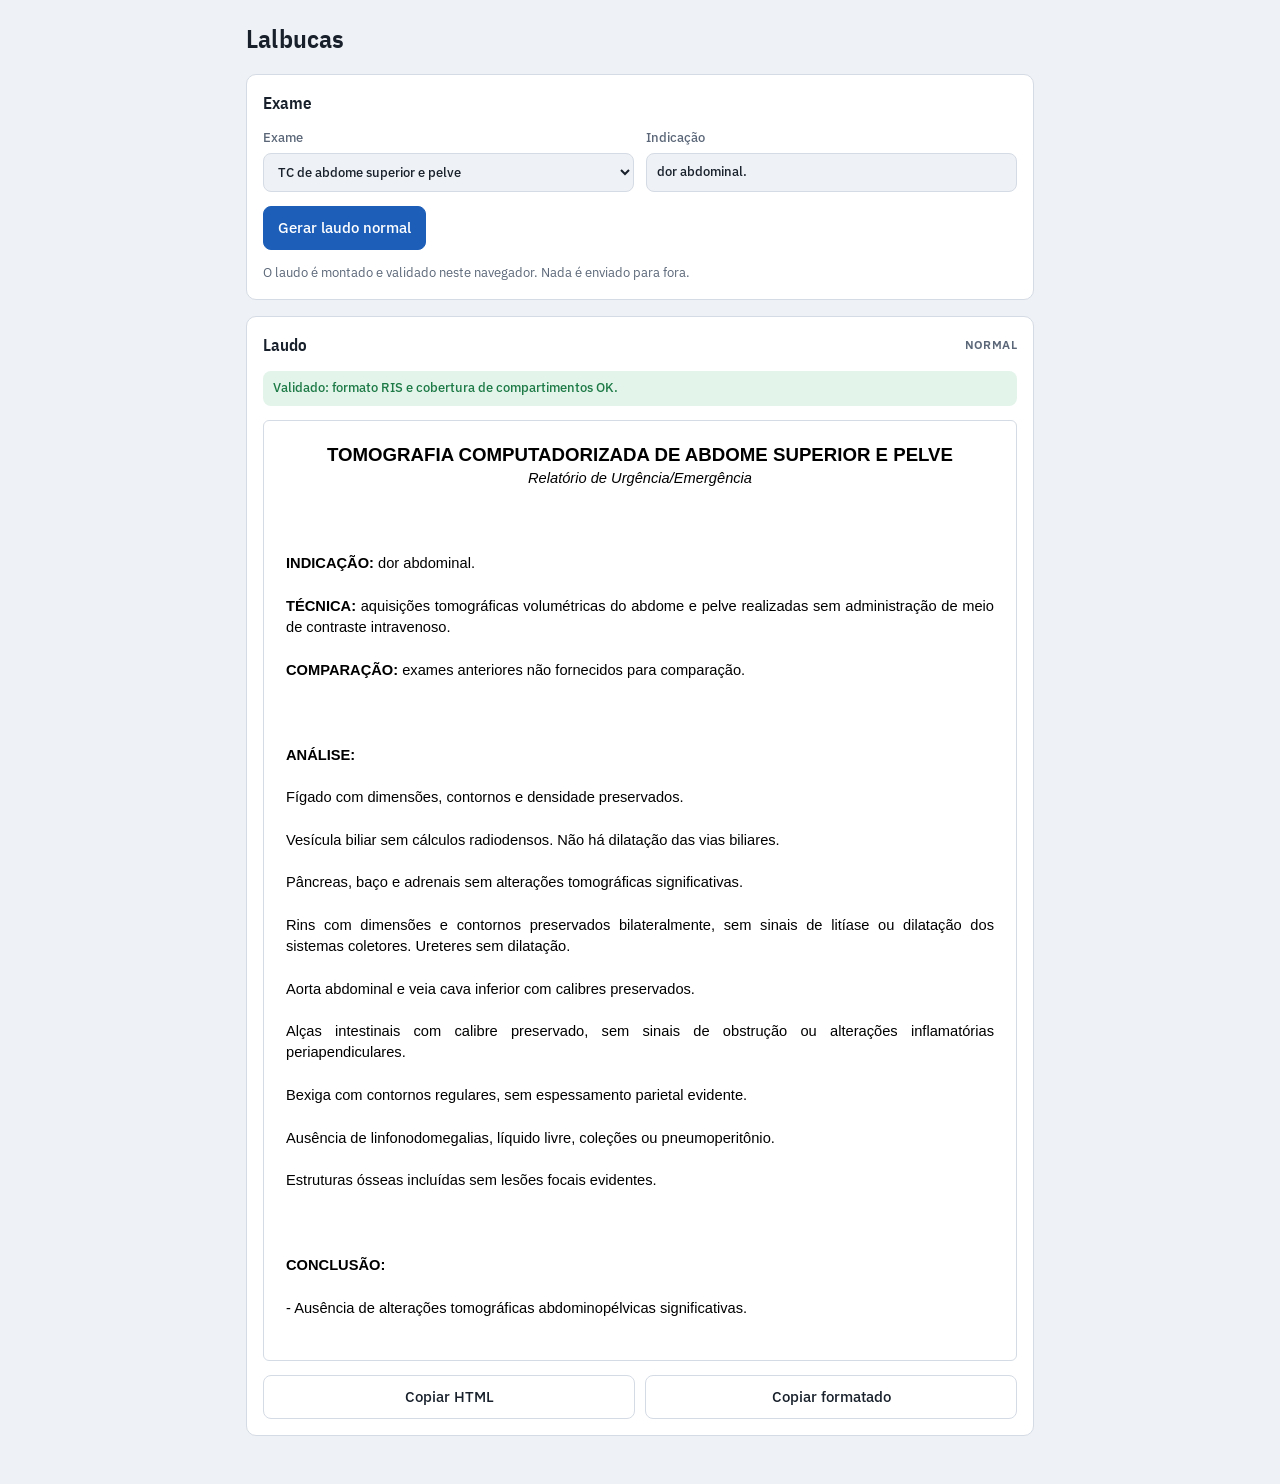
==== index.html @ c58c3e2d "Publica o Lalbucas: gerador de laudos normais validados no navegador Co-Authored-By: Claude Opus 5.5" ====
<!DOCTYPE html>
<html lang="pt-BR">
<head>
<meta charset="utf-8">
<meta name="viewport" content="width=device-width, initial-scale=1">
<title>Lalbucas</title>
<link rel="preconnect" href="https://fonts.googleapis.com">
<link rel="preconnect" href="https://fonts.gstatic.com" crossorigin>
<link href="https://fonts.googleapis.com/css2?family=IBM+Plex+Sans+Condensed:wght@500;600&family=IBM+Plex+Sans:wght@400;500;600&display=swap" rel="stylesheet">
<style>
:root{
 /* layout: uma coluna de trabalho — exame em cima, laudo validado embaixo, como na estação de laudo */
 --bg:#eef1f5; --panel:#ffffff; --ink:#18202b; --muted:#5b6778; --line:#d5dbe4;
 --accent:#1d5fb8; --accent-ink:#ffffff; --warn:#9a5b00; --warn-bg:#fdf1dd; --ok:#1d7a46; --ok-bg:#e3f4ea; --err:#b3261e; --err-bg:#fbe7e5;
 --font-display:"IBM Plex Sans Condensed","Arial Narrow",Arial,sans-serif;
 --font-body:"IBM Plex Sans",-apple-system,"Segoe UI",Arial,sans-serif;
 color-scheme:light;
}
@media (prefers-color-scheme: dark){
 :root:not([data-theme="light"]){--bg:#0f141b;--panel:#171e28;--ink:#e6ebf2;--muted:#97a3b4;--line:#2a3442;--accent:#5b9bef;--accent-ink:#0b1220;--warn:#f0b35a;--warn-bg:#33270f;--ok:#5fcf8f;--ok-bg:#12291c;--err:#f28b82;--err-bg:#35161a;color-scheme:dark;}
}
:root[data-theme="dark"]{--bg:#0f141b;--panel:#171e28;--ink:#e6ebf2;--muted:#97a3b4;--line:#2a3442;--accent:#5b9bef;--accent-ink:#0b1220;--warn:#f0b35a;--warn-bg:#33270f;--ok:#5fcf8f;--ok-bg:#12291c;--err:#f28b82;--err-bg:#35161a;color-scheme:dark;}
*{box-sizing:border-box}
html,body{margin:0}
body{background:var(--bg);color:var(--ink);font-family:var(--font-body);font-size:15px;line-height:1.45}
.wrap{max-width:820px;margin:0 auto;padding:20px 16px 48px;display:grid;gap:16px}
header{display:flex;flex-wrap:wrap;align-items:center;justify-content:space-between;gap:10px}
h1{font-family:var(--font-display);font-weight:600;font-size:26px;letter-spacing:.2px;margin:0;text-wrap:balance}
h2{font-family:var(--font-display);font-weight:600;font-size:17px;margin:0;text-wrap:balance}
.chip{display:inline-flex;align-items:center;gap:6px;font-size:13px;font-weight:500;padding:4px 10px;border-radius:999px;background:var(--warn-bg);color:var(--warn)}
.chip::before{content:"";width:8px;height:8px;border-radius:50%;background:currentColor}
.chip.on{background:var(--ok-bg);color:var(--ok)}
.status.work{background:var(--bg);color:var(--muted)}
.panel{background:var(--panel);border:1px solid var(--line);border-radius:10px;padding:16px;display:grid;gap:14px}
.row{display:grid;grid-template-columns:1fr 1fr;gap:12px}
@media (max-width:520px){.row{grid-template-columns:1fr}}
label{display:grid;gap:5px;font-size:13px;font-weight:500;color:var(--muted)}
select,input,textarea{font:inherit;color:var(--ink);background:var(--bg);border:1px solid var(--line);border-radius:8px;padding:9px 10px;width:100%}
textarea{min-height:92px;resize:vertical}
select:focus-visible,input:focus-visible,textarea:focus-visible,button:focus-visible{outline:2px solid var(--accent);outline-offset:2px}
.hidden{display:none}
.actions{display:flex;flex-wrap:wrap;gap:10px;align-items:center}
button{font:inherit;font-weight:500;border-radius:8px;padding:10px 14px;border:1px solid var(--line);background:var(--panel);color:var(--ink);cursor:pointer}
button.primary{background:var(--accent);border-color:var(--accent);color:var(--accent-ink)}
button:disabled{opacity:.5;cursor:not-allowed}
.hint{font-size:13px;color:var(--muted);margin:0}
.status{font-size:13px;font-weight:500;padding:8px 10px;border-radius:8px}
.status.ok{background:var(--ok-bg);color:var(--ok)}
.status.err{background:var(--err-bg);color:var(--err)}
.paper{background:#ffffff;color:#000000;border:1px solid var(--line);border-radius:6px;padding:20px 22px;overflow-x:auto}
.copy{display:grid;grid-template-columns:1fr 1fr;gap:10px}
.tag{font-size:12px;font-weight:600;letter-spacing:.4px;text-transform:uppercase;color:var(--muted)}
@media (prefers-reduced-motion:reduce){*{transition:none!important}}
</style>
</head>
<body>
<div class="wrap">
 <header>
  <h1>Lalbucas</h1>
 </header>

 <section class="panel" aria-labelledby="t-exame">
  <h2 id="t-exame">Exame</h2>
  <div class="row">
   <label for="rota">Exame
    <select id="rota">
     <option value="abdomen-full">TC de abdome superior e pelve</option>
     <option value="ct-chest-full">TC de tórax</option>
     <option value="ct-cranium-full">TC de crânio</option>
     <option value="us-abdomen-full">US de abdome total</option>
     <option value="us-doppler-venoso-mmii-full">Doppler venoso de MMII (TVP)</option>
     <option value="rm-cranium-full">RM de crânio</option>
     <option value="rm-pelvis-endo-full">RM de pelve (endometriose)</option>
    </select>
   </label>
   <label for="indicacao">Indicação
    <input id="indicacao" value="dor abdominal.">
   </label>
  </div>
  <div class="row" id="row-extra">
   <label for="lateralidade" id="lat-wrap" class="hidden">Lateralidade
    <select id="lateralidade">
     <option value="direito">Direito</option>
     <option value="esquerdo">Esquerdo</option>
     <option value="bilateral">Bilateral</option>
    </select>
   </label>
   <label for="tecnica" id="tec-wrap" class="hidden">Técnica (RM)
    <input id="tecnica" value="estudo por ressonância magnética do crânio.">
   </label>
  </div>
  <div class="actions">
   <button class="primary" id="btn-normal">Gerar laudo normal</button>
  </div>
  <p class="hint">O laudo é montado e validado neste navegador. Nada é enviado para fora.</p>
 </section>

 <section class="panel" aria-labelledby="t-laudo">
  <div class="actions" style="justify-content:space-between">
   <h2 id="t-laudo">Laudo</h2>
   <span class="tag" id="origem">Normal</span>
  </div>
  <div class="status ok" id="status">Validado: formato RIS e cobertura de compartimentos OK.</div>
  <div class="paper" id="preview"></div>
  <div class="copy">
   <button id="btn-html">Copiar HTML</button>
   <button id="btn-fmt">Copiar formatado</button>
  </div>
 </section>
</div>

<script type="text/plain" id="motor">(()=>{
// Operational abdominal baseline (not certified as the most recently user-approved
// complete mask). Only historically evidenced fragments may be called approved.
// The 2026-10-21 correction excludes "distensão anômala" from normality blocks.
const CT_ABDOMEN_MASK_SOURCE='core:ct-abdomen-pelvis-working-v2';
const CT_ABDOMEN_MASK_BLOCKS=Object.freeze([
 'Fígado com dimensões, contornos e densidade preservados.',
 'Vesícula biliar sem cálculos radiodensos. Não há dilatação das vias biliares.',
 'Pâncreas, baço e adrenais sem alterações tomográficas significativas.',
 'Rins com dimensões e contornos preservados bilateralmente, sem sinais de litíase ou dilatação dos sistemas coletores. Ureteres sem dilatação.',
 'Aorta abdominal e veia cava inferior com calibres preservados.',
 'Alças intestinais com calibre preservado, sem sinais de obstrução ou alterações inflamatórias periapendiculares.',
 'Bexiga com contornos regulares, sem espessamento parietal evidente.',
 'Ausência de linfonodomegalias, líquido livre, coleções ou pneumoperitônio.',
 'Estruturas ósseas incluídas sem lesões focais evidentes.'
]);
function abdomenMask(){return {sourceId:CT_ABDOMEN_MASK_SOURCE,blocks:[...CT_ABDOMEN_MASK_BLOCKS]};}
function isFullCTAbdomen(s){const title=norm(s.title);return /(?:tomografia|\btc\b)/.test(title)&&/abdom/.test(title)&&/pelve/.test(title)&&s.sourceContract?.scope==='FULL';}
// Literal <abdome_total><canonical_normal> from Guardian 8.5.20.
// The route avoids source searching between dictation and the clinical renderer.
const US_ABDOMEN_MASK_SOURCE='guardian-runtime-8.5.20.txt:abdome_total:canonical_normal';
const US_ABDOMEN_MASK_BLOCKS=Object.freeze([
 'Fígado com dimensões preservadas, contornos regulares e parênquima com ecogenicidade e ecotextura homogêneas.',
 'Vesícula biliar normodistendida, de paredes finas e regulares, com conteúdo anecoico e sem imagens calculosas. Vias biliares intra e extra-hepáticas sem dilatação.',
 'Pâncreas, nas porções visibilizadas, com dimensões, contornos e ecotextura preservados.',
 'Baço com dimensões preservadas, contornos regulares e ecotextura homogênea.',
 'Aorta abdominal com calibre preservado nos segmentos avaliados. Veia cava inferior sem alterações ultrassonográficas significativas.',
 'Rins tópicos, com dimensões e contornos preservados, espessura parenquimatosa e ecogenicidade habituais, mantendo diferenciação corticomedular, sem dilatação dos sistemas coletores.',
 'Bexiga sem alterações ultrassonográficas significativas, quando adequadamente repleta para avaliação.',
 'Não se observa líquido livre na cavidade abdominal.'
]);
function usAbdomenMask(){return {sourceId:US_ABDOMEN_MASK_SOURCE,blocks:[...US_ABDOMEN_MASK_BLOCKS]};}
function isFullUSAbdomen(s){return s.title==='ULTRASSONOGRAFIA DO ABDOME TOTAL'&&s.sourceContract?.scope==='FULL';}
// Doppler venoso de MMII (pesquisa de TVP): texto clínico adaptado da máscara do Drive
// "VENOSO MMII - TVP" (Máscaras atualizadas 2026), modelos NORMAL unilateral/bilateral.
// Cobertura conforme VENOUS_DOPPLER_COMPACT_FULL_PROTOCOL_8520 do Guardian 8.5.20.
const US_DOPPLER_MMII_MASK_SOURCE='drive:VENOSO_MMII_TVP:2026:normal_unilateral_bilateral';
const US_DOPPLER_MMII_TITLES=Object.freeze({
 direito:'ECODOPPLER VENOSO DO MEMBRO INFERIOR DIREITO',
 esquerdo:'ECODOPPLER VENOSO DO MEMBRO INFERIOR ESQUERDO',
 bilateral:'ECODOPPLER VENOSO DOS MEMBROS INFERIORES'
});
function usDopplerLimbBlocks(side,prefixed){const m=prefixed?'Membro inferior '+side+': ':'';const M=prefixed?'Membro inferior '+side+': ':'';return [
 m+'Veias femorais comum, superficial e profunda pérvias, compressíveis, de calibres normais e com fluxo fásico com a respiração.',
 M+'Veia poplítea pérvia, compressível, de calibre normal e com fluxo fásico com a respiração.',
 M+'Veias gastrocnêmias, soleares, fibulares, tibiais anteriores e tibiais posteriores pérvias, compressíveis, de calibres normais e com fluxos preservados.',
 M+'Veia safena magna pérvia, compressível, de calibre normal e com fluxo preservado.',
 M+'Veia safena parva pérvia, compressível, de calibre normal e com fluxo preservado.'
];}
function usDopplerLaterality(title){
 const t=Object.entries(US_DOPPLER_MMII_TITLES).find(([,v])=>v===title);
 if(!t)throw Error('us_doppler_mmii_title_required');
 return t[0];
}
function usDopplerMask(title){
 const lat=usDopplerLaterality(title);
 const blocks=lat==='bilateral'?[...usDopplerLimbBlocks('direito',true),...usDopplerLimbBlocks('esquerdo',true)]:usDopplerLimbBlocks(lat,false);
 return {sourceId:US_DOPPLER_MMII_MASK_SOURCE+':'+lat,blocks};
}
function isFullUSDopplerMMII(s){return Object.values(US_DOPPLER_MMII_TITLES).includes(s.title)&&s.sourceContract?.scope==='FULL';}
// Literal unconditional lines from <cranio><canonical_normal> in Guardian 8.5.20.
// The ischemia-negative line is conditional in the normative source; it must
// never be automatically emitted. A supported clinical change can add it.
const CT_CRANIUM_MASK_SOURCE='guardian-runtime-8.5.20.txt:cranio:canonical_normal:unconditional';
const CT_CRANIUM_MASK_BLOCKS=Object.freeze([
 'Não se identificam lesões expansivas intracranianas, coleções extra-axiais ou hemorragias intracranianas.',
 'Sistema ventricular com dimensões e morfologia preservadas. Cisternas da base e sulcos corticais sem alterações significativas.',
 'Não há desvio das estruturas da linha média.',
 'Parênquima encefálico sem alterações significativas da atenuação.',
 'Fossa posterior sem alterações tomográficas significativas.',
 'Calota craniana sem alterações ósseas significativas nas imagens avaliadas.',
 'Seios paranasais e células mastoideas, nas porções incluídas, sem alterações significativas.'
]);
function ctCraniumMask(){return {sourceId:CT_CRANIUM_MASK_SOURCE,blocks:[...CT_CRANIUM_MASK_BLOCKS]};}
// Operational anatomical fallback, not a claim of a previously approved literal mask.
// Used only when a reviewed canonical mask is unavailable (Guardian fallback_modalidade).
function ctSinusMask(){return {sourceId:'guardian-8.5.20:seios-da-face:operational-fallback-v1',blocks:[
 'Seios maxilares, frontais, esfenoidais e células etmoidais com aeração preservada.',
 'Vias de drenagem dos seios paranasais pérvias.',
 'Fossas nasais sem obliterações.',
 'Septo nasal sem desvio significativo. Conchas nasais sem alterações evidentes.',
 'Paredes ósseas dos seios paranasais sem alterações evidentes.'
]};}
function isFullCTSinus(s){return s.title==='TOMOGRAFIA COMPUTADORIZADA DOS SEIOS DA FACE'&&s.sourceContract?.scope==='FULL';}
function isFullCTCranium(s){return s.title==='TOMOGRAFIA COMPUTADORIZADA DO CRÂNIO'&&s.sourceContract?.scope==='FULL';}
// Approved literal baseline RM-CRANIO-FULL-001 (Lucas, 31/10/2026).
// The pinned source is references/rm-cranio-full-001.md, not the TC Guardian mask.
const RM_CRANIUM_MASK_SOURCE='lucas:RM-CRANIO-FULL-001:v1.0';
const RM_CRANIUM_MASK_BLOCKS=Object.freeze([
 'Parênquima encefálico com morfologia e intensidade de sinal preservadas.',
 'Ausência de restrição à difusão ou sinais de isquemia recente.',
 'Não se observam sinais de hemorragia intracraniana.',
 'Sistema ventricular com dimensões e morfologia preservadas.',
 'Sulcos corticais e cisternas da base preservados.',
 'Estruturas da linha média centradas.',
 'Tronco encefálico e cerebelo sem alterações significativas de sinal.',
 'Ausência de lesões expansivas ou coleções extra-axiais.',
 'Seios paranasais, nas porções incluídas, sem alterações significativas.',
 'Células mastoideas aeradas.'
]);
function rmCraniumMask(){return {sourceId:RM_CRANIUM_MASK_SOURCE,blocks:[...RM_CRANIUM_MASK_BLOCKS]};}
function isFullRMCranium(s){return s.title==='RESSONÂNCIA MAGNÉTICA DO CRÂNIO'&&s.sourceContract?.scope==='FULL';}
// Precompiled operational chest mask: Guardian 8.5.20 torax coverage and
// preferred airway phrase; no claim of a previously approved literal full mask.
const CT_CHEST_MASK_SOURCE='guardian-runtime-8.5.20.txt:torax:operational-v1';
const CT_CHEST_MASK_BLOCKS=Object.freeze([
 'Traqueia e brônquios principais pérvios.',
 'Parênquima pulmonar sem opacidades focais ou alterações intersticiais evidentes.',
 'Ausência de derrame pleural ou pneumotórax.',
 'Mediastino e regiões hilares sem massas ou linfonodomegalias.',
 'Coração com dimensões preservadas. Ausência de derrame pericárdico.',
 'Escore coronariano visual qualitativo: zero.',
 'Aorta torácica com calibre preservado.',
 'Tronco da artéria pulmonar com calibre preservado.',
 'Estruturas ósseas incluídas sem lesões focais evidentes.',
 'Partes moles sem coleções.'
]);
function ctChestMask(){return {sourceId:CT_CHEST_MASK_SOURCE,blocks:[...CT_CHEST_MASK_BLOCKS]};}
function isFullCTChest(s){return s.title==='TOMOGRAFIA COMPUTADORIZADA DO TÓRAX'&&s.sourceContract?.scope==='FULL';}
function validateCompactRISTables(html) {
 const errors=[];
 // This checks only actual HTML table tags, never root div width or prose references.
 const tables=String(html).match(/<table\b[^>]*>[\s\S]*?<\/table>/gi)||[];
 for(const table of tables){
  const open=table.match(/^<table\b[^>]*>/i)?.[0]||'';
  const css=(open.match(/\bstyle\s*=\s*["']([^"']*)["']/i)?.[1]||'').toLowerCase();
  if(!/\bwidth\s*:\s*auto\s*(?:;|$)/.test(css)||!/\btable-layout\s*:\s*auto\s*(?:;|$)/.test(css)||!/\bborder-collapse\s*:\s*collapse\s*(?:;|$)/.test(css)||/\bwidth\s*:\s*(?:100%|\d+(?:\.\d+)?px)\b/.test(css)||/\bwidth\s*=\s*["']?(?:100%|\d+)/i.test(open))errors.push('ris_table_width');
  const cells=table.match(/<(?:th|td)\b[^>]*>/gi)||[];
  if(!cells.length){errors.push('ris_table_cells');continue;}
  for(const cell of cells){
   const style=(cell.match(/\bstyle\s*=\s*["']([^"']*)["']/i)?.[1]||'').toLowerCase();
   if(!/\bpadding\s*:\s*2px\s+6px\s*(?:;|$)/.test(style)||!/\bborder\s*:\s*1px\s+solid\s+#(?:999|999999)\b/.test(style)||/\bbackground(?:-color)?\s*:/.test(style)){errors.push('ris_table_cell_layout');break;}
   if(!/\bwhite-space\s*:\s*nowrap\s*(?:;|$)/.test(style))errors.push('ris_table_cell_wrap_risk');
  }
  const trs=table.match(/<tr\b[^>]*>[\s\S]*?<\/tr>/gi)||[];
  const widths=trs.map(tr=>(tr.match(/<(?:th|td)\b/gi)||[]).length);
  if(widths.length<2||widths.some(w=>w!==widths[0]||w<2||w>3))errors.push('ris_table_column_mismatch');
 }
 return [...new Set(errors)];
}
function validateRIS(text,{grammaticalUppercase=false}={}) {
 const errors=[];
 if(text.split('\n')[0]!=='```html'||!text.endsWith('\n```')) errors.push('fence');
 const html=text.replace(/^```html\n/,'').replace(/\n```$/,'');
 errors.push(...validateCompactRISTables(html));
 const root=html.match(/^<div\b[^>]*>/i)?.[0]||'';
 if(!/background-color\s*:\s*#ffffff\b/i.test(root)||!/color\s*:\s*#000000\b/i.test(root)) errors.push('preview');
 if(/font-weight\s*:\s*(?:bold|[6-9]00)/i.test(root)) errors.push('inherited_conclusion_bold');
 const i=html.search(/CONCLUS[ÃA]O\s*:/i);
 if(i<0) errors.push('conclusion_missing');
 else {
  const after=html.slice(i).replace(/^CONCLUS[ÃA]O\s*:\s*<\/(?:b|strong)>\s*<\/div>/i,'');
  if(/<(?:b|strong)\b|font-weight\s*:\s*(?:bold|[6-9]00)|\*\*/i.test(after)) errors.push('conclusion_bold');
 }
 // Track inherited inline bold across ancestors, not merely tags after heading.
 const stack=[];let inConclusion=false;
 for(const token of html.match(/<[^>]+>|[^<]+/g)||[]) {
  if(token.startsWith('</')){const name=token.match(/^<\/([\w-]+)/)?.[1]?.toLowerCase();const j=stack.findLastIndex(x=>x.name===name);if(j>=0)stack.splice(j);continue;}
  if(token.startsWith('<')){const name=token.match(/^<([\w-]+)/)?.[1]?.toLowerCase();if(name&&!['br','img','hr','input'].includes(name))stack.push({name,bold:(stack.at(-1)?.bold||false)||['b','strong'].includes(name)||/font-weight\s*:\s*(?:bold|[6-9]00)/i.test(token)});continue;}
  if(/CONCLUS[ÃA]O\s*:/i.test(token)){inConclusion=true;continue;}
  if(inConclusion&&token.trim()&&stack.at(-1)?.bold)errors.push('inherited_conclusion_bold');
 }
 // Validate visible header contents, including nested inline markup and entities.
 const visible=html.replace(/<[^>]*>/g,' ').replace(/&nbsp;|&#160;|&#xA0;/gi,' ').replace(/&#(\d+);|&#x([0-9a-f]+);/gi,(_,d,h)=>String.fromCodePoint(parseInt(d||h,d?10:16))).normalize('NFC');
 const proper=new Set(['Chagas','Parkinson','Alzheimer','Crohn','Hodgkin','Doppler','Budd','Chiari','Swyer','James','MacLeod']);
 for(const [label,code] of [['INDICAÇÃO','indication_case'],['TÉCNICA','technique_case'],['COMPARAÇÃO','comparison_case']]){
  const content=visible.match(new RegExp(label+'\\s*:\\s*([^]*?)(?=INDICAÇÃO\\s*:|TÉCNICA\\s*:|COMPARAÇÃO\\s*:|ANÁLISE\\s*:|CONCLUSÃO\\s*:|$)','i'))?.[1]?.trim();
  const first=content?.match(/^[\s"'“‘(]*([\p{L}\p{M}]+)/u)?.[1];
  if(!first||label==='INDICAÇÃO'&&grammaticalUppercase)continue;
  const acronym=/^\p{Lu}{2,}$/u.test(first);
  if(/^\p{Lu}\p{Ll}/u.test(first)&&!acronym&&!proper.has(first))errors.push(code);
 }
 return errors;
}
function validateHostDeliveryBoundary(claim={}) {
 const errors=[];
 if(claim.claimsByteIdentity===true&&claim.emittedBytes!==claim.observedDeliveredBytes)errors.push('post_send_byte_mismatch');
 if(claim.claimsHostFixed===true&&claim.hostEndToEndVerified!==true)errors.push('host_fix_unverified');
 if(claim.claimsNativeChatIntegration===true&&claim.appToolResourceWired!==true)errors.push('native_integration_unwired');
 if(claim.postSendMutationDetected===true&&claim.packageCanRepairHostMutation===true)errors.push('package_cannot_repair_host_mutation');
 return errors;
}
function validateClinicalReplyPriority(plan={}) {
 const errors=[];
 if(plan.clinicalFollowup!==true)return errors;
 if(plan.directClinicalResponse!==true)errors.push('clinical_reply_missing');
 if(plan.maintenanceBeforeClinical===true)errors.push('maintenance_preempted_clinical_reply');
 if(plan.reportChanged===true&&plan.completeCorrectedReportFirst!==true)errors.push('complete_corrected_report_missing');
 return errors;
}
function validateImplicitRouting(plan={}) {
 const errors=[];
 if(plan.radiologyTask===true&&plan.ownerLoadedBeforeClinical!==true)errors.push('implicit_owner_route_missing');
 if(plan.radiologyTask===true&&plan.memoryOnlySource===true)errors.push('memory_only_owner_absent');
 if(plan.radiologyTask===true&&plan.requiresMention===true)errors.push('mention_requirement_forbidden');
 if(plan.claimsLoaded===true&&plan.hostExecutionEvidence!==true)errors.push('host_evidence_missing');
 return errors;
}
function validateReleaseClaim(claim={}) {
 const errors=[];
 if(claim.claimsReleaseState!==true)return errors;
 if(claim.liveMetadataRead!==true)errors.push('release_live_evidence_missing');
 if(claim.readbackVerified!==true)errors.push('release_readback_missing');
 if(claim.evidenceFromPriorAttempt===true)errors.push('prior_attempt_not_current');
 if(claim.claimedVersion!==claim.liveVersion)errors.push('release_version_mismatch');
 if(claim.claimedReleaseId!==claim.liveReleaseId)errors.push('release_id_mismatch');
 return errors;
}
function validateBaselineSpecificity(text) {
 const plain=String(text).replace(/<[^>]*>/g," ").normalize("NFC").toLocaleLowerCase("pt-BR").replace(/\s+/g," ");
 return (plain.match(/sem alterações tomográficas significativas/g)||[]).length>=2 ? ["BASELINE_GENERIC_BOILERPLATE_REGRESSION"] : [];
}
// Explicit structured context scopes the check; no diagnosis or recommendation is inferred.
const norm=s=>String(s||'').normalize('NFD').replace(/\p{Diacritic}/gu,'').toLowerCase();
function validateBladderMRIRecommendation(text,context={}) {
 if(context.bladderMRIRecommended!==true||context.suspectedBladderNeoplasm!==true)return [];
 const t=norm(text),e=[];
 if(!/ressonancia|\brm\b/.test(t))e.push('missing_mri_recommendation');
 if(!/pelve|pelvica/.test(t))e.push('missing_pelvic_region');
 if(!/multiparametric/.test(t))e.push('missing_multiparametric_protocol');
 if(!/(?:dedicad[oa].{0,25}bexiga|protocolo.{0,25}vesical)/.test(t))e.push('missing_bladder_protocol');
 const iv=/(?:com (?:administracao de )?contraste (?:intravenoso|endovenoso)|com (?:administracao de )?(?:meio de )?contraste (?:intravenoso|endovenoso))/.test(t);
 if(context.ivContrastContraindicated===true){if(iv)e.push('contraindicated_iv_recommendation');if(!/sem (?:administracao de )?(?:meio de )?contraste|contraindicacao/.test(t))e.push('contraindication_not_acknowledged');}
 else if(!iv)e.push('missing_iv_contrast');
 return e;
}

// Maintenance replay of the final message. Does not intercept Chat output.
function validateFullRIS(text,context={}){
 const errors=[...validateDeliveryLexicon(text),...validateRIS(text),...validateVisibility(text),...validateBladderMRIRecommendation(context.recommendationText,context)];
 if(/<div\b[^>]*\sid\s*=/i.test(text))errors.push('unexpected_div_id');
 const indicationBlock=String(text).split(/<b>INDICAÇÃO:<\/b>/i)[1]?.split(/<b>TÉCNICA:<\/b>/i)[0]||'';
 if(/\binterroga\b/i.test(indicationBlock))errors.push('indication_interroga_residual');
 const lines=String(text).split('\n');
 if(lines.some(l=>!l.trim()))errors.push('blank_line');
 const root=lines[1]||'';
 for(const css of ['font-family: Arial','font-size: 11pt','text-align: justify','color: #000000','background-color: #ffffff','width: 100%'])if(!root.includes(css))errors.push('root_contract');
 if(/min-height\s*:/i.test(root))errors.push('root_min_height');
 if(!/^<div\b[^>]*text-align:\s*center[^>]*font-size:\s*14pt[^>]*><b>[^<]+<\/b><\/div>$/.test(lines[2]||''))errors.push('title');
 const names=['INDICAÇÃO','TÉCNICA','COMPARAÇÃO','ANÁLISE','CONCLUSÃO'];
 const ix=names.map(n=>lines.findIndex(l=>l.includes('<b>'+n+':</b>')));
 if(ix.some(i=>i<0)||ix.some((i,j)=>j&&i<=ix[j-1]))errors.push('section_order');
 for(const n of names)if(lines.filter(l=>l.includes('<b>'+n+':</b>')).length!==1)errors.push('section_count');
 const gap=(i,wanted)=>{if(i<0||lines[i-1]!==wanted)errors.push('spacing');};
 gap(ix[0],'<br><br><br>');gap(ix[1],'<br>');gap(ix[2],'<br>');gap(ix[3],'<br><br><br>');gap(ix[4],'<br><br><br>');
 for(const i of [ix[3],ix[4]])if(i>=0&&lines[i+1]!=='<br>')errors.push('heading_spacing');
 const hack='<span style="display:inline-block; min-width:100%; width:100%; font-size:1px; line-height:1px;">&#8203;</span>';
 if(!String(text).endsWith(hack+'\n</div>\n```'))errors.push('final_hack');
 if(!lines.at(-3)?.endsWith('</div>'+hack))errors.push('final_hack_line_binding');
 const analysis=ix[3]>=0&&ix[4]>ix[3]?lines.slice(ix[3]+2,ix[4]-1):[];
 errors.push(...validateBaselineSpecificity(analysis.join(' ')));
if(!analysis.length||!analysis.some(l=>/^<div\b/.test(l)))errors.push('analysis_missing');
 const conclusion=ix[4]>=0?lines.slice(ix[4]+2,-2):[];
 if(!conclusion.length)errors.push('conclusion_empty');
 conclusion.forEach((l,i)=>{if(i%2===1){if(l!=='<br>')errors.push('conclusion_spacing');}else if(!/^<div\b[^>]*>- [^<]+<\/div>/.test(l))errors.push('conclusion_item');});
 // SOS 2026-11-08: independent final-HTML measurement guard.
 // The source-state gate alone is insufficient if a revised RIS is assembled
 // after render. Check the literal CONCLUSÃO span, not the entire report.
 for(const line of conclusion){
  if(!/^<div\b/.test(line))continue;
  const item=line.replace(/<[^>]*>/g,'');
  if(/\b\d+(?:[.,]\d+)?\s*(?:mm|cm|ml|litros?|milimetros?|centimetros?)\b/i.test(norm(item)))errors.push('conclusion_measurement');
 }

 for(const l of lines.filter(l=>/^<div\b/.test(l)&&l!==root&&l!=='</div>'))if(!/color:\s*#000000/.test(l))errors.push('block_color');
 return [...new Set(errors)];
}

// Source visibility guard only; does not inspect host CSS or clipboard permissions.
function validateVisibility(text){
 const errors=[];
 for(const tag of String(text).match(/<[^>]+>/g)||[]){
  if(/\shidden(?:\s|=|>)/i.test(tag))errors.push('hidden_content');
  const style=tag.match(/\bstyle=["']([^"']*)["']/i)?.[1]||'';
  for(const declaration of style.split(';')){
   const colon=declaration.indexOf(':');if(colon<0)continue;
   const key=declaration.slice(0,colon).trim().toLowerCase();
   const value=declaration.slice(colon+1).replace(/!important/ig,'').trim().toLowerCase();
   if((key==='display'&&value==='none')||(key==='visibility'&&['hidden','collapse'].includes(value))||(key==='opacity'&&Number(value)===0))errors.push('hidden_content');
   if(['user-select','-webkit-user-select'].includes(key)&&value==='none')errors.push('unselectable_content');
   if(key==='color'&&!['#000000','#000','black','rgb(0, 0, 0)'].includes(value))errors.push('text_color_conflict');
   if(['background','background-color'].includes(key)&&!['#ffffff','#fff','white','rgb(255, 255, 255)'].includes(value))errors.push('background_conflict');
  }
 }
 return [...new Set(errors)];
}
const esc=s=>s.replaceAll('&','&amp;').replaceAll('<','&lt;').replaceAll('>','&gt;').replaceAll('"','&quot;');
const div=s=>'<div style="text-align: justify; color: #000000;">'+s+'</div>';
// A standalone subtitle boolean is not evidence that the exam was elective.
// Lock the real compiler path, not merely the synthetic urgency test.
function validateUrgencySubtitleState(s){
 const title=norm(s.title),c=s.sourceContract||{},errors=[];
 const isMRI=/ressonancia|\brm\b|colangiorressonancia/.test(title);
 const isNonMRI=/tomografia|\btc\b|ultrasson|\busg?\b|doppler|radiografia|\brx\b|mamografia|densitometria/.test(title)&&!isMRI;
 const exception=['elective','ambulatory','nonurgent'].includes(c.urgencyDisposition);
 const evidence=typeof c.urgencyDispositionEvidence==='string'&&c.urgencyDispositionEvidence.trim().length>0;
 if(c.urgencyDisposition!==undefined&&!['elective','ambulatory','nonurgent','urgent'].includes(c.urgencyDisposition))errors.push('invalid_urgency_disposition');
 if(exception&&!evidence)errors.push('urgency_exception_without_evidence');
 if(isNonMRI){
  if(s.urgent_subtitle===false&&!(exception&&evidence))errors.push('non_mri_urgency_subtitle_missing');
  if(s.urgent_subtitle===true&&exception&&evidence)errors.push('elective_urgency_subtitle_unjustified');
 }
 if(isMRI){
  if(s.urgent_subtitle===true&&!(c.explicitUrgency===true&&typeof c.explicitUrgencyEvidence==='string'&&c.explicitUrgencyEvidence.trim()))errors.push('mri_urgency_without_explicit_evidence');
  if(s.urgent_subtitle===false&&c.explicitUrgency===true)errors.push('mri_explicit_urgency_subtitle_missing');
 }
 return errors;
}
function compileAnalysisTables(tables){
 if(!Array.isArray(tables))throw Error('invalid analysis tables');
 return tables.map(table=>{
  const headers=table?.headers,lines=table?.rows;
  if(!Array.isArray(headers)||headers.length<2||headers.length>3||!Array.isArray(lines)||!lines.length||lines.length>50)throw Error('invalid analysis table');
  const valid=x=>typeof x==='string'&&x.trim()&&!/[\r\n]/.test(x);
  if(!headers.every(valid)||lines.some(line=>!Array.isArray(line)||line.length!==headers.length||!line.every(valid)))throw Error('invalid analysis table cells');
  const cellStyle='border: 1px solid #999999; padding: 2px 6px; white-space: nowrap; text-align: left; color: #000000;';
  const row=(cells,tag)=>'<tr>'+cells.map(c=>'<'+tag+' style="'+cellStyle+'">'+esc(c)+'</'+tag+'>').join('')+'</tr>';
  return '<table style="width: auto; table-layout: auto; border-collapse: collapse; font-family: Arial; font-size: 11pt; color: #000000;">'+row(headers,'th')+lines.map(line=>row(line,'td')).join('')+'</table>';
 });
}
function compileReport(s){
 for(const k of ['title','indication','technique','comparison'])if(typeof s[k]!=='string'||!s[k].trim()||/[\r\n]/.test(s[k]))throw Error('invalid '+k);
 if(!Array.isArray(s.analysis)||!s.analysis.length||!Array.isArray(s.conclusion)||!s.conclusion.length||typeof s.urgent_subtitle!=='boolean')throw Error('incomplete report state');
 const subtitleErrors=validateUrgencySubtitleState(s);if(subtitleErrors.length)throw Error(subtitleErrors.join(','));
 const rendered=[];
 for(const b of s.analysis){
  if(typeof b.text==='string'&&/<\/?(?:table|tr|td|th)\b/i.test(b.text))throw Error('structured_analysis_table_required');
  if(typeof b.text!=='string'||!b.text.trim()||/[\r\n]/.test(b.text)||typeof b.positive!=='boolean'||!Array.isArray(b.highlights))throw Error('invalid analysis block');
  if(b.positive&&!b.highlights.length)throw Error('positive finding requires highlight');
  if(!b.positive&&b.highlights.length)throw Error('normal block cannot be highlighted');
  const ranges=[];
  for(const t of b.highlights){if(typeof t!=='string'||!t.length)throw Error('invalid highlight');const i=b.text.indexOf(t);if(i<0||b.text.indexOf(t,i+1)>=0)throw Error('highlight must bind uniquely');ranges.push([i,i+t.length]);}
  ranges.sort((a,b)=>a[0]-b[0]);let offset=0,out='';
  for(const [a,z] of ranges){if(a<offset)throw Error('overlapping highlights');out+=esc(b.text.slice(offset,a))+'<b>'+esc(b.text.slice(a,z))+'</b>';offset=z;}
  rendered.push(div(out+esc(b.text.slice(offset))));
 }
 for(const t of s.conclusion)if(typeof t!=='string'||!t.trim()||/[\r\n]/.test(t)||/^[-–—•]/.test(t))throw Error('invalid conclusion item');
 const rows=['```html','<div style="font-family: Arial; font-size: 11pt; text-align: justify; color: #000000; background-color: #ffffff; width: 100%;">','<div style="text-align: center; font-size: 14pt; color: #000000;"><b>'+esc(s.title)+'</b></div>'];
 if(s.urgent_subtitle)rows.push('<div style="text-align: center; color: #000000;"><i>Relatório de Urgência/Emergência</i></div>');
 rows.push('<br><br><br>',div('<b>INDICAÇÃO:</b> '+esc(s.indication)),'<br>',div('<b>TÉCNICA:</b> '+esc(s.technique)),'<br>',div('<b>COMPARAÇÃO:</b> '+esc(s.comparison)),'<br><br><br>',div('<b>ANÁLISE:</b>'),'<br>');
 const tables=compileAnalysisTables(s.analysisTables||[]);
 for(const t of s.analysisTables||[])if(t.afterAnalysisIndex!==undefined&&(!Number.isInteger(t.afterAnalysisIndex)||t.afterAnalysisIndex<0||t.afterAnalysisIndex>=rendered.length))throw Error('invalid analysis table position');
 rendered.forEach((t,i)=>{if(i)rows.push('<br>');rows.push(t);tables.forEach((table,j)=>{if((s.analysisTables[j].afterAnalysisIndex??rendered.length-1)===i)rows.push('<br>',table);});});
 rows.push('<br><br><br>',div('<b>CONCLUSÃO:</b>'),'<br>');
 s.conclusion.forEach((t,i)=>{if(i)rows.push('<br>');rows.push(div('- '+esc(t)));});
 rows[rows.length-1]+='<span style="display:inline-block; min-width:100%; width:100%; font-size:1px; line-height:1px;">&#8203;</span>';
 rows.push('</div>','```');
 // Private compiler: the public render boundary validates these exact bytes once.
 return rows.join('\n');
}

function validateAfternoonContext(state){
 const c=state.context||{},errors=[];
 if(c.incidentalMetalFragments===true && c.metalClinicallyRelevant!==true && c.metalExamFocus!==true && state.conclusion.some(t=>/fragmentos? met[aá]licos?/i.test(t)))errors.push('incidental_metal_conclusion');
 // RL-006: caller classifies incidental cysts; the core enforces placement without inferring clinical relevance.
 if(c.incidentalRenalCyst===true && c.renalCystClinicallyRelevant!==true && c.renalCystExamFocus!==true && state.conclusion.some(t=>/cisto(?:s)?\s+(?:renal|renais)|cisto(?:s)?\s+nos rins/i.test(t)))errors.push('RL006_INCIDENTAL_RENAL_CYST_CONCLUSION');
 if(c.incidentalHepaticCyst===true && c.hepaticCystClinicallyRelevant!==true && c.hepaticCystExamFocus!==true && state.conclusion.some(t=>/cisto(?:s)?\s+(?:hep[aá]tic[oa]s?|no fígado)|cisto(?:s)?\s+hepatic/i.test(t)))errors.push('RL006_INCIDENTAL_CYST_CONCLUSION');
 // RL-042: caller-classified small incidental adnexal cysts stay in ANALYSIS.
 if(c.incidentalAdnexalCysts===true && c.adnexalCystsClinicallyRelevant!==true && c.adnexalCystsExamFocus!==true && state.conclusion.some(t=>/(?:cistos?|imagens? c[ií]sticas?|forma(?:ç|c)[õo]es? c[ií]sticas?)[^.;]{0,70}(?:anexiais?|ovariana?s?|ov[aá]rios?)|(?:anexiais?|ovariana?s?|ov[aá]rios?)[^.;]{0,70}(?:cistos?|imagens? c[ií]sticas?)/i.test(t)))errors.push('RL042_INCIDENTAL_ADNEXAL_CYST_CONCLUSION');
 const all=[...state.analysis.map(b=>b.text),...(state.analysisTables||[]).flatMap(t=>(t.rows||[]).map(r=>r.join(' '))),...state.conclusion].join(' ');
 if(c.obstetric===true){
  if(typeof c.providedGestationalAge==='string' && c.providedGestationalAge.trim() && !all.includes(c.providedGestationalAge))errors.push('provided_gestational_age_missing');
  if(Array.isArray(c.providedDopplerTokens) && c.providedDopplerTokens.some(t=>!all.includes(t)))errors.push('provided_doppler_data_missing');
  if(c.dopplerClassificationSupported===false && c.dopplerClassified===true)errors.push('unsupported_doppler_classification');
  if(c.recommendationSupported===false && c.recommendationAdded===true)errors.push('unsupported_obstetric_recommendation');
 }
 return errors;
}
// RL-010: only clinically correlated groups explicitly selected by the caller are checked.
// This structural gate cannot infer that an effusion is malignant or ipsilateral.
function validateCorrelatedFindingGroups(state){
 const groups=state.context?.relatedFindingGroups;
 if(groups===undefined)return [];
 if(!Array.isArray(groups))return ['invalid_related_finding_groups'];
 const errors=[];
 const hasTerms=(text,terms)=>terms.every(term=>text.toLocaleLowerCase('pt-BR').includes(term.toLocaleLowerCase('pt-BR')));
 for(const group of groups){
  if(!group||!Array.isArray(group.analysisTerms)||!Array.isArray(group.conclusionTerms)||group.analysisTerms.length<2||group.conclusionTerms.length<2||[...group.analysisTerms,...group.conclusionTerms].some(term=>typeof term!=='string'||!term.trim())){
   errors.push('invalid_related_finding_group');continue;
  }
  if(!state.analysis.some(block=>hasTerms(block.text,group.analysisTerms)))errors.push('related_analysis_not_integrated');
  if(!state.conclusion.some(item=>hasTerms(item,group.conclusionTerms)))errors.push('related_conclusion_not_integrated');
 }
 return [...new Set(errors)];
}
// RL-030: the caller must select a clinically justified second-order inference.
// The gate checks that selection survives the RIS projection; it does not infer
// diagnoses, decide that interpretation is required, or assess medical validity.
function validateReasoningContract(state){
 const r=state.sourceContract?.reasoningContract;
 if(r===undefined)return [];
 if(!r||r.required!==true||!Array.isArray(r.findingAnchors)||!r.findingAnchors.length||!Array.isArray(r.interpretationAnchors)||!r.interpretationAnchors.length||typeof r.basis!=='string'||!r.basis.trim()||[...r.findingAnchors,...r.interpretationAnchors].some(x=>typeof x!=='string'||!x.trim()))return ['reasoning_contract_invalid'];
 const clean=s=>norm(s).replace(/\s+/g,' ').trim();
 const analysis=clean((state.analysis||[]).map(b=>b.text).join(' '));
 const conclusion=clean((state.conclusion||[]).join(' '));
 const errors=[];
 if(r.findingAnchors.some(x=>!analysis.includes(clean(x))))errors.push('reasoning_finding_unbound');
 if(r.interpretationAnchors.some(x=>!conclusion.includes(clean(x))))errors.push('reasoning_interpretation_missing');
 return errors;
}
// RL-031: only a verified local resource restriction blocks the recommendation.
// Other examinations and facilities with confirmed ocular ultrasound availability
// are not affected by this operational gate.
function validateLocalRecommendationFeasibility(state){
 if(state.context?.ocularUltrasoundUnavailable!==true)return [];
 const conclusion=norm((state.conclusion||[]).join(' '));
 const ocularUltrasound=/(?:ultrassonografia|ultrassom|ecografia|usg)\s+(?:(?:dos?|das?)\s+)?(?:ocular(?:es)?|orbit(?:a|as)|globo(?:s)?\s+ocular(?:es)?)/;
 return ocularUltrasound.test(conclusion)?['local_unsupported_ocular_ultrasound_recommendation']:[];
}
function validateSourceContract(state){
 const c=state.sourceContract,errors=[];
 if(!c||typeof c.indication!=='string'||!c.indication.trim()||!Array.isArray(c.analysisAnchors)||!Array.isArray(c.forbiddenAnalysis))return ['source_contract_required'];
 if(!['FULL','PARTIAL'].includes(c.scope))errors.push('clinical_scope_required');
 const clean=s=>norm(s).replace(/\s+/g,' ').trim();
 if(clean(state.indication)!==clean(c.indication))errors.push('source_indication_changed');
 const analysis=clean([...(state.analysis||[]).map(b=>b.text),...(state.analysisTables||[]).flatMap(t=>(t.rows||[]).map(r=>r.join(' ')))].join(' '));
 for(const anchor of c.analysisAnchors){
  if(typeof anchor!=='string'||!anchor.trim())errors.push('invalid_source_anchor');
  else if(!analysis.includes(clean(anchor)))errors.push('source_analysis_anchor_missing');
 }
 for(const phrase of c.forbiddenAnalysis){
  if(typeof phrase!=='string'||!phrase.trim())errors.push('invalid_source_exclusion');
  else if(analysis.includes(clean(phrase)))errors.push('source_analysis_contradiction');
 }
 const excluded=c.forbiddenConclusion??[];
 if(!Array.isArray(excluded))errors.push('invalid_conclusion_exclusions');
 else for(const phrase of excluded){
  if(typeof phrase!=='string'||!phrase.trim())errors.push('invalid_conclusion_exclusion');
  else if(clean((state.conclusion||[]).join(' ')).includes(clean(phrase)))errors.push('source_conclusion_contradiction');
 }
 return [...new Set(errors)];
}
// RL-015 / REG-NO-POSITIVE-INVENTION-001: IV contrast is a patient-specific
// acquisition attribute, not an inference from a suspicious image or the exam.
// This structural gate depends on honest caller provenance; it cannot inspect
// the original dictation or intercept another renderer's output.
function validateCTContrastProvenance(state){
 if(!/tomografia/.test(norm(state.title||'')))return [];
 const c=state.sourceContract||{},t=norm(state.technique||''),errors=[];
 const withIV=/\bcom\s+(?:administracao\s+(?:(?:intravenosa|endovenosa)\s+)?de\s+)?(?:meio\s+de\s+)?contraste\b|\bcom\s+administracao\s+(?:intravenosa|endovenosa)\s+de\s+meio\s+de\s+contraste\b|\bapos\s+(?:a\s+)?administracao.{0,70}\bcontraste\b|\bpos-contraste\b/.test(t);
 const evidence=norm(c.ivContrastEvidence||'').trim();
 const deniedIV=/\bsem\s+(?:(?:administracao|uso)\s+de\s+)?(?:meio\s+de\s+)?contraste\b(?!\s+(?:oral|retal|enteral)\b)|\bnao\s+(?:(?:foi|houve|se)\s+)?(?:administrad[oa]|utilizad[oa]|realizad[oa]|feito|usad[oa]|administracao|uso)[^.;]{0,35}\bcontraste\b(?!\s+(?:oral|retal|enteral)\b)/.test(evidence);
 if(c.ivContrastExplicit===true&&deniedIV)errors.push('ct_iv_contrast_evidence_negated');
 // An enteral-only mention is not evidence of intravenous administration.
 // Preserve established shorthand ("com contraste", "sem e após contraste")
 // and mixed routes when intravenous administration is actually stated.
 const contrastEvidence=evidence.replace(/\bcontraste\s+(?:oral|retal|enteral)\b/g,'');
 const supportsIV=/\bcontraste\b|\biodad/.test(contrastEvidence)||/\bcontraste\b[^.;]{0,60}\b(?:intravenoso|endovenoso|iv|ev)\b/.test(evidence);
 if(withIV && (c.ivContrastExplicit!==true||!supportsIV))errors.push('ct_iv_contrast_without_dictation_evidence');
 if(c.ivContrastExplicit===true && !withIV)errors.push('ct_iv_contrast_source_technique_mismatch');
 const clinical=norm([...(state.analysis||[]).map(b=>b.text),(state.conclusion||[]).join(' ')].join(' '));
 if(!withIV && /\brealce\b|\bpos-contraste\b|\bfase (?:tardia|excretora)\b|\bconcentracao e eliminacao (?:do (?:meio de )?)?contraste\b/.test(clinical))errors.push('ct_contrast_dependent_claim_without_iv');
 return [...new Set(errors)];
}
// COMPARAÇÃO identifies prior studies only. Their findings and interval
// interpretation belong in ANÁLISE, not the bibliographic identification line.
function validateComparisonIdentityOnly(state){
 const s=norm(state.comparison||'');
 const finding=/\b(?:calculo|litias|hidronefr|dilat|lesao|lesoes|massa|tumor|nodul|cist|colec|hematom|hemorrag|esten|tromb|derram|infiltrad|espessament|obstruc|anastomos|alterac|achad|formac|descrev|descrit|evidenci|demonstr|mostr|apresentav|observad|identificad|aument|regred|persist|reduz|desaparec|evolu)[a-z]*\b/;
 if(finding.test(s))return ['comparison_finding_must_be_in_analysis'];
 const narrative=/(?:\b(?:que|a qual|o qual|onde)\b.{0,40}\b(?:havia|tinha|foi|era|estava)\b|\b(?:em relacao|diferente do|nao se via|anteriormente visto)\b)/;
 return narrative.test(s)?['comparison_narrative_must_be_in_analysis']:[];
}
// An intrauterine device described as being in the uterus adds no localization.
// Keep uncertain endometrial localization explicit, without promoting certainty.
function validateDeviceLocalizationTautology(state){
 const s=norm((state.analysis||[]).map(b=>b.text).join(' '));
 const errors=[];
 if(/\bdispositivo intrauterino\s+em\s+(?:topografia|localizacao)\s+uterina\b/.test(s))errors.push('diu_uterine_localization_tautology');
 if(/\b(?:diu|dispositivo intrauterino)\b[^.;]{0,120}\bcavidade endometrial\b|\bcavidade endometrial\b[^.;]{0,120}\b(?:diu|dispositivo intrauterino)\b/.test(s))errors.push('diu_endometrial_cavity_terminology_disallowed');
 return errors;
}
function validateFullCompartments(state){
 const title=norm(state.title),scope=state.sourceContract?.scope;
 const chest=/(?:tomografia|\btc\b)/.test(title)&&/torax/.test(title);
 const abdomen=/(?:tomografia|\btc\b)/.test(title)&&/abdom/.test(title)&&/pelve/.test(title);
 const cranium=/(?:tomografia|\btc\b)/.test(title)&&/cranio/.test(title);
 const shoulder=/ultrasson|\bus\b/.test(title)&&/ombro/.test(title);
 const dopplerMMII=Object.values(US_DOPPLER_MMII_TITLES).includes(state.title);
 if(!chest&&!abdomen&&!cranium&&!shoulder&&!dopplerMMII)return [];
 if(!['FULL','PARTIAL'].includes(scope))return ['clinical_scope_required'];
 if(scope==='PARTIAL')return [];
 const text=norm((state.analysis||[]).map(b=>b.text).join(' ')),errors=[];
 const need=(label,pattern)=>{if(!pattern.test(text))errors.push('full_mask_missing_'+label);};
 if(chest){
  for(const [label,pattern] of [['traqueia',/traque/],['bronquios',/bronqui/],['pulmoes',/pulmoes|parenquima pulmonar|pulmonares/],['pleuras',/pleur/],['mediastino',/mediastin/],['hilos',/hilos?|hilares?/],['coracao',/coracao|cardiac/],['pericardio',/pericard/],['coronarias',/coronar/],['aorta',/aorta|aortic/],['arteria_pulmonar',/arteria pulmonar|tronco (?:da arteria )?pulmonar/],['ossos',/osse|ossos|esquelet/],['partes_moles',/partes moles/]])need(label,pattern);
 }
 if(abdomen){
  for(const [label,pattern] of [['figado',/figado|hepatic/],['vesicula',/vesicul|colecistectomia/],['vias_biliares',/biliar|coledoco/],['pancreas',/pancrea/],['baco',/baco/],['adrenais',/adrena|suprarren/],['intestino',/alcas|intestin|colon/],['regiao_periapendicular',/apendic/],['bexiga',/bexig/],['vasos',/aorta|vasos/],['linfonodos',/linfonod/],['liquido_livre',/liquido livre|ascite/],['ossos',/osse|ossos|esquelet/]])need(label,pattern);
  if(!/\brins\b/.test(text)&&!(/rim direito/.test(text)&&/rim esquerdo/.test(text)))errors.push('full_mask_missing_rins_bilaterais');
  need('ureteres',/ureter/);
 }
 if(dopplerMMII){
  // Cobertura exigida POR MEMBRO: um achado positivo em um lado não pode apagar o outro nem o restante do mesmo lado.
  const lat=usDopplerLaterality(state.title);
  const blocks=(state.analysis||[]).map(b=>norm(b.text));
  for(const side of (lat==='bilateral'?['direito','esquerdo']:[lat])){
   const t=lat==='bilateral'?blocks.filter(b=>b.includes('membro inferior '+side)).join(' '):blocks.join(' ');
   if(lat==='bilateral'&&!t){errors.push('full_mask_missing_membro_'+side);continue;}
   for(const [label,pattern] of [['femorais',/femora/],['poplitea',/poplite/],['tibiais',/tibia/],['fibulares',/fibular/],['musculares_panturrilha',/gastrocnemi|solear|muscular/],['safena_magna',/safena magna/],['safena_parva',/safena parva/],['femoral_profunda',/profunda/],['femoral_superficial',/superficial/]])if(!pattern.test(t))errors.push('full_mask_missing_'+label+'_'+side);
  }
 }
 if(cranium){
  for(const [label,pattern] of [
   ['parenquima',/parenquima encefalico|parenquima cerebral|substancia (?:branca|cinzenta)|hemisferios cerebrais/],
   ['hemorragia',/hemorrag|sangramento|hematoma/],
   ['lesao_expansiva',/expansiv|massa intracraniana|lesao focal/],
   ['colecoes_extra_axiais',/extra-axia|subdural|epidural|colec(?:ao|oes)/],
   ['ventriculos',/ventricul/],
   ['cisternas',/cistern/],
   ['sulcos',/sulc|espacos subaracn/],
   ['linha_media',/linha media|estruturas medianas|estruturas da linha media/],
   ['fossa_posterior',/fossa posterior|cerebel|tronco encefal|ponte|bulbo/],
   ['calota',/calota|ossos cranianos|estruturas osseas cranianas/],
   ['seios_paranasais',/seios paranasais|seios maxilares|seio maxilar|seios etmoid|seios esfenoid|seios frontais/],
   ['mastoides',/mastoide/]
  ])need('cranio_'+label,pattern);
 }
 if(shoulder){
  for(const [label,pattern] of [['biceps',/biceps/],['supraespinal',/supraespin/],['infraespinal',/infraespin/],['subescapular',/subescapul/],['redondo_menor',/redondo menor/],['bursa',/burs/],['acromioclavicular',/acromioclavicul/],['glenoumeral',/glenoumer/],['musculos',/muscul/]])need(label,pattern);
 }
 return errors;
}
// RL-032 strengthens the existing FULL mask rule for a common transvaginal
// regression: naming a corpus luteum or cyst must not erase description of
// the involved ovary. Abnormal attributes are valid; no normality is inferred.
function validateTransvaginalOvaryDescription(state){
 if(state.sourceContract?.scope!=='FULL'||!/ultrasson/.test(norm(state.title||''))||!/transvaginal/.test(norm(state.title||'')))return [];
 const errors=[];
 for(const block of state.analysis||[]){
  if(block.positive!==true)continue;
  const t=norm(block.text);
  if(!/\bovario (?:direito|esquerdo)\b/.test(t)||!/(?:cisto|corpo luteo|nodulo|massa|lesao|folicul)/.test(t))continue;
  const limited=/(?:avaliacao (?:limitada|prejudicada)|nao (?:individualizad|avaliav|caracteriz|mensurav)|parenquima nao visivel)/.test(t);
  const dimensions=/(?:dimens|volum|tamanho)/.test(t);
  const contour=/contorn/.test(t);
  const parenchyma=/(?:parenquim|ecotextur|textur)/.test(t);
  if(!limited&&!(dimensions&&contour&&parenchyma))errors.push('RL032_OVARIAN_BASELINE_MISSING');
 }
 return [...new Set(errors)];
}
// RL-034: physiological postmenopausal ovarian involution must not be
// pathologized solely because an ovary has a small measured volume.
// Age/menopausal status comes from the active case, never an inferred template.
// An explicitly evidenced individual size abnormality remains reportable.
function validateAgeAwareOvarianSize(state){
 if(!/ultrasson/.test(norm(state.title||''))||!/transvaginal/.test(norm(state.title||'')))return [];
 const c=state.sourceContract||{};
 const age=c.patientAgeYears;
 const isPostmenopausal=c.menopausalStatus==='postmenopausal'||Number.isFinite(age)&&age>=60;
 if(!isPostmenopausal)return [];
 const supported=c.ovarianSizeAbnormalityExplicit===true&&typeof c.ovarianSizeAbnormalityEvidence==='string'&&c.ovarianSizeAbnormalityEvidence.trim().length>0;
 if(supported)return [];
 for(const block of state.analysis||[]){
  for(const sentence of String(block.text||'').split(/[.;]/)){
   const t=norm(sentence);
   if(!/\bovari(?:o|os|ana|anas)\b/.test(t))continue;
   if(/\b(?:dimensoes? reduzidas?|volumes? reduzidos?|tamanhos? reduzidos?|dimensoes? diminuidas?|pequen[oa]s? dimensoes?|ovarios? pequen[oa]s?|atrofi(?:a|co|ca|cos|cas|ad[oa]s?))\b/.test(t))return ['RL034_POSTMENOPAUSAL_OVARIAN_SIZE_PATHOLOGIZED'];
  }
 }
 return [];
}
// RL-011: colangiorressonância is a targeted biliopancreatic study, not a full
// abdominal MRI mask. Clinical relevance of an incidental organ must be
// supplied explicitly by the caller; this structural gate cannot infer it.
function validateColangioScope(state){
 if(!/colangio/.test(norm(state.title)))return [];
 if(state.sourceContract?.scope==='PARTIAL')return [];
 if(isCombinedAbdomenMRI(state))return validateCombinedAbdomenMRI(state);
 const errors=[],blocks=state.analysis||[];
 const body=norm(blocks.map(b=>b.text).join(' '));
 for(const [name,pattern] of [
  ['vesicula',/vesicul/],
  ['vias_biliares',/vias biliares|ductos biliares/],
  ['coledoco',/coledoc/],
  ['ducto_pancreatico',/ducto pancreatico|wirsung/]
 ])if(!pattern.test(body))errors.push('colangio_missing_'+name);
 if(!blocks.some(b=>/(?:demais|outras) estruturas.{0,80}abdome superior/.test(norm(b.text))))errors.push('colangio_missing_other_structures_summary');
 const incidental=state.context?.colangioRelevantOrgans??[];
 const extra=[
  ['figado',/\bfigado\b/],
  ['baco',/\bbaco\b/],
  ['adrenais',/\badrenais\b|\bsuprarrenais\b/],
  ['rins',/\brins\b|\brim (?:direito|esquerdo)\b/],
  ['vasos',/\bvasos abdominais\b|\baorta abdominal\b|\bveia cava\b/],
  ['linfonodos',/\blinfonod/],
  ['ossos',/\bestruturas osseas\b|\bossos\b/]
 ];
 if(!Array.isArray(incidental)||incidental.some(x=>typeof x!=='string'||!extra.some(([name])=>name===x)))return [...errors,'colangio_invalid_relevant_organs'];
 for(const block of blocks){
  const txt=norm(block.text);
  for(const [name,pattern] of extra)if(pattern.test(txt)&&!incidental.includes(name))errors.push('colangio_unjustified_full_abdomen_mask_'+name);
 }
 return [...new Set(errors)];
}
// Literal mask overlay: the caller supplies the actual previously loaded source,
// never a newly paraphrased template. Source authenticity and clinical relevance
// remain semantic obligations; this gate checks only the declared text contract.
function maskOverlay(mask, changes=[]) {
 if(!mask||typeof mask.sourceId!=='string'||!mask.sourceId.trim()||!Array.isArray(mask.blocks)||!mask.blocks.length||mask.blocks.some(t=>typeof t!=='string'||!t.trim())||!Array.isArray(changes))throw Error('mask_source_required');
 const output=[],used=new Set();let cursor=0;
 for(const change of changes){
  if(!change||!Number.isInteger(change.start)||!Number.isInteger(change.count)||change.start<cursor||change.start<0||change.count<1||change.start+change.count>mask.blocks.length||!Array.isArray(change.blocks)||change.blocks.some(b=>!b||typeof b.text!=='string'||!b.text.trim()||typeof b.positive!=='boolean'||!Array.isArray(b.highlights)))throw Error('invalid_mask_change');
  if(!['finding','limitation','approved_rule'].includes(change.kind)||typeof change.support!=='string'||!change.support.trim()||(change.kind==='approved_rule'&&!/^RL-\d{3}$/.test(change.ruleId||'')))throw Error('mask_change_support_required');
  for(let i=cursor;i<change.start;i++)output.push({text:mask.blocks[i],positive:false,highlights:[]});
  output.push(...change.blocks.map(b=>({...b,highlights:[...b.highlights]})));
  cursor=change.start+change.count;
 }
 for(let i=cursor;i<mask.blocks.length;i++)output.push({text:mask.blocks[i],positive:false,highlights:[]});
 return output;
}
function validateMaskBinding(state){
 if(isFullCTSinus(state)){
  const m=state.sourceContract?.maskBinding?.mask, canonical=ctSinusMask();
  if(!m||m.sourceId!==canonical.sourceId||JSON.stringify(m.blocks)!==JSON.stringify(canonical.blocks))return ['ct_sinus_mask_source_mismatch'];
 }

 const binding=state.sourceContract?.maskBinding;
 if(isFullCTChest(state)&&binding!==undefined){
  if(binding.mask?.sourceId!==CT_CHEST_MASK_SOURCE||JSON.stringify(binding.mask.blocks)!==JSON.stringify(CT_CHEST_MASK_BLOCKS))return ['ct_chest_canonical_mask_source_mismatch'];
 }
 if(isFullCTAbdomen(state)){
  if(binding===undefined)return ['abdomen_canonical_mask_required'];
  if(binding.mask?.sourceId!==CT_ABDOMEN_MASK_SOURCE||JSON.stringify(binding.mask.blocks)!==JSON.stringify(CT_ABDOMEN_MASK_BLOCKS))return ['abdomen_canonical_mask_source_mismatch'];
 }
 if(isFullCTCranium(state)&&binding!==undefined){
  if(binding.mask?.sourceId!==CT_CRANIUM_MASK_SOURCE||JSON.stringify(binding.mask.blocks)!==JSON.stringify(CT_CRANIUM_MASK_BLOCKS))return ['ct_cranium_canonical_mask_source_mismatch'];
 }
 if(isFullRMCranium(state)&&binding!==undefined){
  if(binding.mask?.sourceId!==RM_CRANIUM_MASK_SOURCE||JSON.stringify(binding.mask.blocks)!==JSON.stringify(RM_CRANIUM_MASK_BLOCKS))return ['rm_cranium_canonical_mask_source_mismatch'];
 }
 if(binding===undefined)return []; // Non-abdominal or PARTIAL legacy clients.
 try{
  const expected=maskOverlay(binding.mask,binding.changes);
  // Canonicalize object keys only: preserve exact text, block order and highlights.
  const canonical=blocks=>blocks.map(b=>({text:b.text,positive:b.positive,highlights:b.highlights}));
  if(JSON.stringify(canonical(expected))!==JSON.stringify(canonical(state.analysis)))return ['mask_literal_preservation_failed'];
 }catch(e){return [e.message];}
 return [];
}
function renderMasked(state,mask,changes=[]){
 // No clinical state is stored; both construction and final check run in one call.
 const analysis=maskOverlay(mask,changes);
 const bound={...state,analysis,sourceContract:{...state.sourceContract,maskBinding:{mask,changes}}};
 return render(bound);
}
function renderAbdomenFull(state,changes=[]){
 if(!isFullCTAbdomen(state))throw Error('abdomen_full_scope_required');
 return renderMasked(state,abdomenMask(),changes);
}
function renderUSAbdomenFull(state,changes=[]){
 if(!isFullUSAbdomen(state))throw Error('us_abdomen_full_scope_required');
 return renderMasked(state,usAbdomenMask(),changes);
}
function renderCTCraniumFull(state,changes=[]){
 if(!isFullCTCranium(state))throw Error('ct_cranium_full_scope_required');
 if(!changes.length&&!(state.sourceContract?.normalStudyExplicit===true&&/\bnormal\b|sem alterac/.test(norm(state.sourceContract?.normalStudyEvidence))))throw Error('ct_cranium_normal_evidence_required');
 return renderMasked(state,ctCraniumMask(),changes);
}
function renderRMCraniumFull(state,changes=[]){
 if(!isFullRMCranium(state))throw Error('rm_cranium_full_scope_required');
 if(!changes.length&&!(state.sourceContract?.normalStudyExplicit===true&&/\bnormal\b|sem alterac/.test(norm(state.sourceContract?.normalStudyEvidence))))throw Error('rm_cranium_normal_evidence_required');
 return renderMasked(state,rmCraniumMask(),changes);
}
// Deterministic lexical invariants; diagnosis identity beyond literal anchors
// remains a clinical review obligation. Unrelated conclusion items never satisfy certainty.
function validateAuditInvariants(state){
 const errors=[],title=norm(state.title),items=state.conclusion||[];
 if(isFullCTAbdomen(state)&&state.title!=='TOMOGRAFIA COMPUTADORIZADA DE ABDOME SUPERIOR E PELVE')errors.push('abdomen_canonical_title');
 for(const item of items){
  if(/^sem\b/i.test(item.trim()))errors.push('conclusion_starts_sem');
  if(/\b\d+(?:[.,]\d+)?\s*(?:mm|cm|ml|mL|litros?|milimetros?|centimetros?)\b/i.test(norm(item)))errors.push('conclusion_measurement');
 }
 const markers=/\b(compat[ií]ve(?:l|is) com|sugestiv[oa]s? de|provavelmente|prov[aá]ve(?:l|is)|a esclarecer|possivelmente|poss[ií]ve(?:l|is)|suspeit[oa] de|pode corresponder a|pode representar)\b/ig;
 const family=m=>norm(m).replace('compativeis','compativel').replace(/sugestiv[oa]s?/,'sugestivo').replace('provaveis','provavel');
 for(const block of state.analysis||[]){
  for(const match of block.text.matchAll(markers)){
   if(family(match[0])==='a esclarecer')continue; // trailing marker requires explicit diagnosis binding below
   const tail=norm(block.text.slice(match.index+match[0].length)).split(/[.;]/)[0].trim();
   const anchors=tail.split(/\s+/).filter(w=>w.length>3).slice(0,3);
   if(!anchors.length)continue;
   for(const item of items){
    const n=norm(item);
    if(anchors.every(a=>n.includes(a))&&![...item.matchAll(markers)].some(m=>family(m[0])===family(match[0])))errors.push('conclusion_certainty_changed');
   }
  }
 }
 for(const binding of state.sourceContract?.certaintyBindings||[]){
  if(binding.omitted===true){if(typeof binding.analysisAnchor!=='string'||!state.analysis.some(b=>b.text.includes(binding.analysisAnchor))||binding.reason!=='incidental_without_clinical_relevance'||binding.reviewed!==true)errors.push('conclusion_certainty_binding');continue;}
  const item=items[binding.conclusionIndex];
  const sourceMarker=typeof binding.analysisAnchor==='string'?[...binding.analysisAnchor.matchAll(markers)][0]?.[0]:undefined;
  if(!sourceMarker||typeof binding.marker!=='string'||!binding.marker.trim()||family(sourceMarker)!==family(binding.marker)||typeof binding.diagnosisAnchor!=='string'||!binding.diagnosisAnchor.trim()||!Number.isInteger(binding.conclusionIndex))errors.push('conclusion_certainty_binding');
  if(typeof binding.analysisAnchor!=='string'||!state.analysis.some(b=>b.text.includes(binding.analysisAnchor))||typeof item!=='string'||!item.includes(binding.diagnosisAnchor)||!item.includes(binding.marker))errors.push('conclusion_certainty_binding');
  if(typeof item==='string'&&!item.split(/[.;!?]/).some(clause=>clause.includes(binding.diagnosisAnchor)&&clause.includes(binding.marker)))errors.push('conclusion_certainty_clause_mismatch');
 }
 return [...new Set(errors)];
}

// Structural checks over reviewed facts, not a medical classifier or host hook.
function validateObstetricReport(state){
 const isObstetric=/obstetric/.test(norm(state.title||''))||state.context?.obstetric===true;
 if(!isObstetric)return [];
 const errors=[],tables=state.analysisTables||[],c=state.sourceContract||{};
 const body=norm((state.analysis||[]).map(b=>b.text).join(' '));
 const tableText=norm(tables.flatMap(t=>(t.rows||[]).map(r=>r.join(' '))).join(' '));
 const labels=[/\bdbp\b|diametro biparietal/,/\bcc\b|circunferencia cefalica/,/\bca\b|circunferencia abdominal/,/\bcf\b|comprimento femoral/,/\bccn\b|comprimento cabeca/,/diametro medio.*saco|saco gestacional.{0,25}\d/,/vesicula vitelinica.{0,25}\d/];
 const multiple=labels.filter(p=>p.test(body+' '+tableText)).length>=2;
 const exception=c.tableException;
 if(exception!==undefined&&(!exception||exception.authorizedBy!=='Lucas'||exception.scope!=='current_report'||typeof exception.reason!=='string'||!exception.reason.trim()))errors.push('obstetric_table_exception_invalid');
 // RAD-RIS-NO-TABLE-001 supersedes mandatory obstetric tables.
 // Biometry/Doppler values remain mandatory through source anchors and tokens.
 if(exception&&tables.length)errors.push('obstetric_table_exception_conflict');
 if(c.scope==='FULL'){
  const fetalBody=body.split(/[.;]/).filter(sentence=>!/materna|maternos|materno/.test(sentence)).join(' ');
  const explicitActivity=/(?:atividade|batimentos?|frequencia).{0,35}cardiac|\b(?:fcf|bcf)\b|\d+(?:[.,]\d+)?\s*bpm/.test(fetalBody+' '+tableText);
  const noEmbryo=/(?:embriao|feto) nao (?:visualizado|identificado)|ausencia de (?:embriao|feto)|sem (?:embriao|feto)\b|nao ha (?:embriao|feto)|gestacao anembrion/.test(body);
  const limited=/(?:atividade cardiaca|vitalidade).{0,35}(?:nao avaliavel|nao avaliada|avaliacao limitada)/.test(body);
  if(!explicitActivity&&!noEmbryo&&!limited)errors.push('obstetric_cardiac_activity_required');
 }
 // Separate biometrics and Doppler rather than mixing their rows.
 for(const table of tables){
  const t=norm((table.rows||[]).map(r=>r[0]).join(' '));
  if(/\b(?:ip|ir|rcp)\b|indice de (?:pulsatilidade|resistencia)|relacao cerebro/.test(t)&&/\b(?:dbp|cc|ca|cf|ccn)\b|diametro biparietal|circunferencia (?:cefalica|abdominal)|comprimento (?:femoral|cabeca)/.test(t))errors.push('obstetric_mixed_biometry_doppler');
 }
 for(const [i,b] of (state.analysis||[]).entries())if(/peso fetal estimado|\bpfe\b|percentil/.test(norm(b.text))){
  for(const t of tables){const label=norm((t.rows||[]).map(r=>r[0]).join(' '));if(labels.some(p=>p.test(label))&&(t.afterAnalysisIndex??state.analysis.length-1)>=i)errors.push('obstetric_estimate_table_order');}
 }
 return errors;
}
function validateConclusionRelevance(state){
 const title=norm(state.title||''),analysis=norm((state.analysis||[]).map(b=>b.text).join(' ')),conclusion=norm((state.conclusion||[]).join(' ')),indication=norm(state.indication||'');
 const errors=[];
 const neurovascular=/(?:angiotomografia|angio-?tc)/.test(title)&&/(?:cranio|cerebr|intracran|cervic)/.test(title);
 const fetalVariant=/(?:padrao|origem) fetal|comunicante posterior.{0,70}\bp1\b|\bp1\b.{0,70}comunicante posterior|comunicante posterior (?:esquerda|direita) nao (?:identificada|visualizada)/.test(analysis);
 const variantConcluded=/(?:variantes? anatomicas?|(?:padrao|origem) fetal|comunicante posterior|hipoplasia (?:do )?(?:segmento )?p1)/.test(conclusion);
 const relevanceEvidence=typeof state.context?.anatomicalVariantRelevanceEvidence==='string'&&state.context.anatomicalVariantRelevanceEvidence.trim().length>0;
 const relevant=/variantes? anatomicas?|avaliacao de variantes? vasculares?/.test(indication)||(state.context?.anatomicalVariantClinicallyRelevant===true&&relevanceEvidence);
 if(neurovascular&&fetalVariant&&variantConcluded&&!relevant)errors.push('incidental_neurovascular_variant_conclusion');
 if(!/(?:tomografia|\btc\b)/.test(title)||!/torax/.test(title))return errors;
 const mildBone=/(?:degenerativ|espondilos|osteofit)[^.;]{0,60}(?:leve|discret)|(?:leve|discret)[^.;]{0,60}(?:degenerativ|espondilos|osteofit)/.test(analysis);
 const focus=/dorsalgia|coluna|dor (?:dorsal|vertebral)|trauma/.test(norm(state.indication||''))||state.context?.boneFindingClinicallyRelevant===true&&typeof state.context?.boneRelevanceEvidence==='string'&&state.context.boneRelevanceEvidence.trim();
 if(mildBone&&!focus&&state.conclusion.some(t=>/degenerativ|espondilos|osteofit/.test(norm(t))))errors.push('incidental_mild_bone_conclusion');
 // Guardian 8.5.20 CONCLUSION_RELEVANCE_GATE (default EXCLUDE): a benign,
 // calcified residual granuloma in the analysis must not be promoted solely
 // because it is a positive finding. A directed clinical indication or
 // evidence-backed relevance may authorize inclusion; the source is unchanged.
 const residualCalcifiedGranuloma=/granulom/.test(analysis)&&/calcificad/.test(analysis)&&/sequelar|residual/.test(analysis);
 const incidentalPromoted=state.conclusion.some(t=>/granulom|nodul(?:o|os) calcificad/.test(norm(t)));
 const directedIndication=/granulom|nodul(?:o|os) calcificad|tubercul|histoplasmo/.test(indication);
 const explicitlyRelevant=state.context?.incidentalFindingClinicallyRelevant===true&&typeof state.context?.incidentalRelevanceEvidence==='string'&&state.context.incidentalRelevanceEvidence.trim().length>0;
 if(residualCalcifiedGranuloma&&incidentalPromoted&&!directedIndication&&!explicitlyRelevant)errors.push('CONCLUSION_BENIGN_INCIDENTAL_ESCAPE');
 return errors;
}
function validateCertaintyCoverage(state){
 const errors=[],bindings=state.sourceContract?.certaintyBindings||[];
 const pattern=()=>/\b(?:compat[ií]ve(?:l|is) com|sugestiv[oa]s? de|provavelmente|prov[aá]ve(?:l|is)|a esclarecer|possivelmente|poss[ií]ve(?:l|is)|suspeit[oa] de|pode corresponder a|pode representar)\b/ig;
 for(const block of state.analysis||[]){
  for(const match of block.text.matchAll(pattern())){
   if(/n[aã]o (?:[eé]|foi)\s+$/i.test(block.text.slice(0,match.index)))continue;
   const bound=bindings.find(b=>{
    if(typeof b.analysisAnchor!=='string')return false;
    const at=block.text.indexOf(b.analysisAnchor);
    return at>=0&&at<=match.index&&at+b.analysisAnchor.length>=match.index+match[0].length&&[...b.analysisAnchor.matchAll(pattern())].length===1&&b.analysisAnchor.replace(pattern(),'').trim().length>=3;
   });
   if(!bound)errors.push('conclusion_certainty_binding_required');
  }
 }
 return errors;
}


// One transient constructor. Facts are supplied from reviewed source, never
// harvested from generated prose to make an omission pass validation.
function isCombinedAbdomenMRI(state){
 const c=state.sourceContract||{};
 return Array.isArray(c.examComponents)&&c.examComponents.includes('abdome_superior')&&c.examComponents.includes('colangiorressonancia')&&typeof c.examComponentsEvidence==='string'&&c.examComponentsEvidence.trim().length>0;
}
function validateCombinedAbdomenMRI(state){
 const text=norm(state.analysis.map(b=>b.text).join(' ')),errors=[];
 for(const [name,pattern] of [['figado',/figado|hepatic/],['vesicula',/vesicul/],['vias_biliares',/vias biliares/],['coledoco',/coledoc/],['ducto_pancreatico',/ducto pancreatico|wirsung/],['pancreas',/\bpancreas\b/],['baco',/baco/],['adrenais',/adrena|suprarren/],['rins',/rins|rim direito.*rim esquerdo/],['vasos',/vasos|aorta/],['linfonodos',/linfonod/],['liquido_livre',/liquido livre|ascite/],['ossos',/osse|ossos/]])if(!pattern.test(text))errors.push('combined_mri_missing_'+name);
 if(state.analysis.some(b=>/pancrea/.test(norm(b.text))&&/baco/.test(norm(b.text))))errors.push('combined_mri_pancreas_spleen_separate_blocks');
 return errors;
}
function validateReviewedSources(state){
 const c=state.sourceContract||{},errors=[];
 if(c.requiredSourceIds!==undefined){
  if(!Array.isArray(c.requiredSourceIds)||c.requiredSourceIds.some(id=>typeof id!=='string'||!id.trim())||new Set(c.requiredSourceIds).size!==c.requiredSourceIds.length)errors.push('invalid_required_sources');
  else for(const id of c.requiredSourceIds){
   const review=Array.isArray(c.sourceReviews)?c.sourceReviews.filter(r=>r.id===id):[];
   if(review.length!==1||review[0].status!=='reviewed'||typeof review[0].evidence!=='string'||!review[0].evidence.trim())errors.push('required_source_not_reviewed');
  }
 }
 if(c.requestedTitle!==undefined&&(typeof c.requestedTitle!=='string'||!c.requestedTitle.trim()||state.title!==c.requestedTitle))errors.push('requested_exam_title_changed');
 if(c.examComponents!==undefined){
  if(!isCombinedAbdomenMRI(state))errors.push('combined_mri_source_evidence_required');
  else if(!/ressonancia.*abdome superior/.test(norm(state.title))||!/colangiorressonancia/.test(norm(state.title)))errors.push('combined_mri_title_missing_component');
 }
 if(c.forbiddenClinicalTerms!==undefined){
  if(!Array.isArray(c.forbiddenClinicalTerms)||c.forbiddenClinicalTerms.some(t=>typeof t!=='string'||!t.trim()))errors.push('invalid_clinical_exclusions');
  else {const text=norm([...state.analysis.map(b=>b.text),...state.conclusion].join(' '));for(const term of c.forbiddenClinicalTerms)if(text.includes(norm(term)))errors.push('irrelevant_diagnosis_reintroduced');}
 }
 return errors;
}
function validateFactLaterality(f){
 if(f.requiresLaterality!==true)return;
 if(!['right','left','bilateral','midline'].includes(f.laterality)||typeof f.lateralityEvidence!=='string'||!f.lateralityEvidence.trim())throw Error('required_laterality_missing');
 const clean=t=>norm(t).replace(/\s+/g,' ').trim();
 const side={right:/\bdireit[oa]s?\b/,left:/\besquerd[oa]s?\b/,bilateral:/\bbilatera(?:l|is)\b|\bambos\b|\bambas\b/,midline:/\bmedian[oa]s?\b|\blinha media\b/}[f.laterality];
 if(!clean(f.sourceText).includes(clean(f.lateralityEvidence))||!side.test(clean(f.lateralityEvidence)))throw Error('laterality_source_mismatch');
 if(!side.test(clean(f.analysisAnchor)))throw Error('laterality_analysis_mismatch');
}
// Scope an extent adjective to the source finding it qualifies. A large
// amount of portal venous gas must not be propagated to nearby free gas.
function validatePneumoperitoneumExtent(state,facts){
 const visible=norm([...(state.analysis||[]).map(b=>b.text),...(state.conclusion||[])].join(' '));
 const qualified=/(?:\bpneumoperitonio\s+(?:volumos[oa]s?|extens[oa]s?|acentuad[oa]s?)\b|\b(?:volumos[oa]s?|extens[oa]s?|acentuad[oa]s?)\s+pneumoperitonio\b)/.test(visible);
 if(!qualified)return;
 const entities='(?:pneumoperitonio|gas livre|gas intraperitoneal|gas extraluminal|ar livre|ar intraperitoneal)';
 const degree='(?:volumos[oa]s?|extens[oa]s?|acentuad[oa]s?|grande|ampl[oa]s?|abundant[ea]s?|expressiv[oa]s?)';
 const patterns=[new RegExp('\\b'+degree+'\\b(?:\\s+(?:quantidade|volume|de|do|da)){0,3}\\s+\\b'+entities+'\\b'),new RegExp('\\b'+entities+'\\b(?:\\s+(?:de|em|quantidade|volume|muito)){0,3}\\s+\\b'+degree+'\\b')];
 const supported=facts.some(f=>norm(f.sourceText).split(/[;,]/).some(clause=>patterns.some(re=>re.test(clause))));
 if(!supported)throw Error('pneumoperitoneum_extent_without_scoped_source');
}
function buildClinicalState(input){
 if(!input||!input.case||!input.state)throw Error('clinical_input_required');
 const c=input.case;
 for(const key of ['id','modality','region'])if(typeof c[key]!=='string'||!c[key].trim())throw Error('case_identity_required');
 if(!['new','revision'].includes(c.intent))throw Error('case_intent_required');
 if(c.intent==='new'&&input.predecessor)throw Error('new_case_predecessor_forbidden');
 if(c.intent==='revision'){
  const prev=input.predecessor;
  if(!prev||['id','modality','region'].some(k=>prev.case?.[k]!==c[k]))throw Error('revision_case_mismatch');
 }
 // No module/session/global clinical state. Revision base belongs to this call.
 const previous=c.intent==='revision'?input.predecessor.state:{};
 const state=JSON.parse(JSON.stringify({...previous,...input.state,context:{...previous.context,...input.state.context},sourceContract:{...previous.sourceContract,...input.state.sourceContract}}));
 if(!Array.isArray(input.facts))throw Error('reviewed_source_facts_required');
 const facts=input.facts;
 for(const f of facts){
  if(f.caseId!==c.id)throw Error('foreign_case_fact');
  if(typeof f.sourceText!=='string'||!f.sourceText.trim()||typeof f.analysisAnchor!=='string'||!f.analysisAnchor.trim())throw Error('source_fact_binding_required');
  validateFactLaterality(f);
 }
 const contract=state.sourceContract||{};
 const retired=input.retiredAnalysisAnchors??[];
 if(!Array.isArray(retired)||retired.some(r=>!r||typeof r.anchor!=='string'||!r.anchor.trim()||typeof r.correctionEvidence!=='string'||!r.correctionEvidence.trim()))throw Error('invalid_retired_analysis_anchor');
 if(retired.length&&(c.intent!=='revision'||retired.some(r=>!(previous.sourceContract?.analysisAnchors||[]).includes(r.anchor))))throw Error('retired_anchor_not_in_predecessor');
 const retained=c.intent==='revision'?(previous.sourceContract?.analysisAnchors||[]).filter(a=>!retired.some(r=>r.anchor===a)):[];
 contract.analysisAnchors=[...new Set([...retained,...(contract.analysisAnchors||[])])].filter(a=>!retired.some(r=>r.anchor===a));
 if(contract.forbiddenConclusion!==undefined&&!Array.isArray(contract.forbiddenConclusion))throw Error('invalid_conclusion_exclusions');
 if(facts.some(f=>f.forbiddenConclusion!==undefined&&!Array.isArray(f.forbiddenConclusion)))throw Error('invalid_conclusion_exclusions');
 if(!['FULL','PARTIAL'].includes(contract.scope))throw Error('clinical_scope_required');
 if(input.route==='ct-chest-full'&&!isFullCTChest(state))throw Error('ct_chest_full_scope_required');
 if(input.route==='ct-chest-full'&&!(input.changes||[]).length){
  if(facts.length)throw Error('ct_chest_positive_fact_requires_patch');
  if(contract.normalStudyExplicit!==true||typeof contract.normalStudyEvidence!=='string'||!/\bnormal\b|sem alterac/.test(norm(contract.normalStudyEvidence)))throw Error('ct_chest_normal_evidence_required');
 }
 if(input.route==='abdomen-full'&&!isFullCTAbdomen(state))throw Error('abdomen_full_scope_required');
 if(input.route==='us-abdomen-full'&&!isFullUSAbdomen(state))throw Error('us_abdomen_full_scope_required');
 if(input.route==='us-doppler-venoso-mmii-full'&&!isFullUSDopplerMMII(state))throw Error('us_doppler_mmii_full_scope_required');
 if(input.route==='us-doppler-venoso-mmii-full'&&!(input.changes||[]).length){
  if(facts.length)throw Error('us_doppler_mmii_positive_fact_requires_patch');
  if(contract.normalStudyExplicit!==true||typeof contract.normalStudyEvidence!=='string'||!/\bnormal\b|sem alterac/.test(norm(contract.normalStudyEvidence)))throw Error('us_doppler_mmii_normal_evidence_required');
 }
 if(input.route==='ct-cranium-full'&&!isFullCTCranium(state))throw Error('ct_cranium_full_scope_required');
 if(input.route==='rm-cranium-full'&&!isFullRMCranium(state))throw Error('rm_cranium_full_scope_required');
 if(input.route==='ct-sinus-full'&&!isFullCTSinus(state))throw Error('ct_sinus_full_scope_required');
 if(input.route==='ct-sinus-full'&&!(input.changes||[]).length){
  if(facts.length)throw Error('ct_sinus_positive_fact_requires_patch');
  if(contract.normalStudyExplicit!==true||! /\bnormal\b|sem alterac/.test(norm(contract.normalStudyEvidence||'')))throw Error('ct_sinus_normal_evidence_required');
 }
 if(input.route==='masked'&&!input.mask)throw Error('masked_route_mask_required');
 if(input.route==='ct-cranium-full'&&!(input.changes||[]).length){
  if(facts.length)throw Error('ct_cranium_positive_fact_requires_patch');
  if(contract.normalStudyExplicit!==true||typeof contract.normalStudyEvidence!=='string'||!/\bnormal\b|sem alterac/.test(norm(contract.normalStudyEvidence)))throw Error('ct_cranium_normal_evidence_required');
 }
 if(input.route==='rm-cranium-full'&&!(input.changes||[]).length){
  if(facts.length)throw Error('rm_cranium_positive_fact_requires_patch');
  if(contract.normalStudyExplicit!==true||typeof contract.normalStudyEvidence!=='string'||!/\bnormal\b|sem alterac/.test(norm(contract.normalStudyEvidence)))throw Error('rm_cranium_normal_evidence_required');
 }
 const mask=input.route==='ct-sinus-full'?ctSinusMask():input.route==='ct-chest-full'?ctChestMask():input.route==='abdomen-full'?abdomenMask():input.route==='us-abdomen-full'?usAbdomenMask():input.route==='us-doppler-venoso-mmii-full'?usDopplerMask(state.title):input.route==='ct-cranium-full'?ctCraniumMask():input.route==='rm-cranium-full'?rmCraniumMask():input.route==='rm-pelvis-endo-full'?rmPelvisEndometriosisNormalMask():input.mask;
 if(input.route&&!['ct-sinus-full','ct-chest-full','abdomen-full','us-abdomen-full','us-doppler-venoso-mmii-full','ct-cranium-full','rm-cranium-full','rm-pelvis-endo-full','masked','direct'].includes(input.route))throw Error('unsupported_render_route');
 if(mask){state.analysis=maskOverlay(mask,input.changes||[]);contract.maskBinding={mask,changes:input.changes||[]};}
 if(!Array.isArray(state.analysis))throw Error('analysis_required');
 validatePneumoperitoneumExtent(state,facts);
 // Explicit reviewed contract is preserved: missing source anchors still block.
 state.sourceContract={...contract,indication:contract.indication??state.indication,
  analysisAnchors:[...new Set([...(contract.analysisAnchors||[]),...facts.map(f=>f.analysisAnchor)])],
  forbiddenAnalysis:[...new Set([...(contract.forbiddenAnalysis||[]),...facts.flatMap(f=>f.forbiddenAnalysis||[])])],
  forbiddenConclusion:[...new Set([...(contract.forbiddenConclusion||[]),...facts.flatMap(f=>f.forbiddenConclusion||[])])]};
 const context=state.context||{};
 // Flags describe selected recommendation workflow, not negative patient history.
 state.context={suspectedBladderNeoplasm:false,bladderMRIRecommended:false,ivContrastContraindicated:false,...context};
 if((state.analysisTables||[]).length&&!(context.tablesExplicitlyRequested===true&&typeof context.tableRequestEvidence==='string'&&context.tableRequestEvidence.trim()))throw Error('ris_tables_require_explicit_request');
 return state;
}
function renderClinical(input){return render(buildClinicalState(input));}
function validateLocalLimitations(state){
 const text=norm((state.analysis||[]).map(b=>b.text).join(' ')),errors=[];
 const rules=[
  [/bexiga.{0,25}(?:vazia|colabada|nao repleta)/,/bexiga.{0,90}(?:contornos regulares|sem espessamento|paredes (?:finas|normais))/,'bladder_normality_under_limitation'],
  [/difusao.{0,60}(?:inadequada|nao avaliavel|prejudicada)/,/(?:ausencia|sem sinais|sem) de restricao|nao ha restricao/,'diffusion_normality_under_limitation'],
  [/(?:escassez|paucidade).{0,50}gordura.{0,100}(?:prejudic|limit)/,/planos (?:adiposos |gordurosos )?(?:preservados|bem delimitados)/,'planes_normality_under_limitation']
 ];
 for(const [limited,negative,code]of rules)if(limited.test(text)&&negative.test(text))errors.push(code);
 return errors;
}


// Final response boundary: only returns after the clinical renderer succeeds.
// The host can still bypass this API; never claim universal interception.
function validateDeliveryLexicon(text){
 const visible=String(text).replace(/<[^>]*>/g,'').replace(/&#(\d+);|&#x([0-9a-f]+);/gi,(_,d,h)=>String.fromCodePoint(parseInt(d||h,d?10:16)));
 return /\bcolonic[oa]s?\b/.test(norm(visible))?['RL_LEXICON_COLON_FORBIDDEN']:[];
}
function renderReply(input,reply={}){
 if(reply.pendingErrors?.length)throw Error('unresolved_validation_rejection');
 if(reply.hasClinicalQuestion===true&&(typeof reply.comment!=='string'||!reply.comment.trim()))throw Error('clinical_comment_required');
 if(reply.comment!==undefined&&(typeof reply.comment!=='string'||/```|<\/?(?:div|script|table)\b/i.test(reply.comment)))throw Error('invalid_clinical_comment');
 const comment=reply.comment?.trim()||'';
 const lex=validateDeliveryLexicon(comment);if(lex.length)throw Error(lex.join(','));
 const report=renderClinical(input); // Never catch and substitute manual HTML.
 // renderClinical already validated the immutable report string with full context.
 return report+(comment?'\n\n'+comment:'');
}

// RL-040: three distinct territory blocks when all three are present in a FULL study.
// Does not infer absent scan segments or impose grouping on PARTIAL protocols.
function validateArterialMMIIGrouping(state){
 const title=norm(state.title),scope=state.sourceContract?.scope;
 if(scope!=='FULL'||!/doppler/.test(title)||!/arterial/.test(title)||!/(?:membros inferiores|mmii)/.test(title))return [];
 const cover=(state.analysis||[]).map(b=>{
  const t=norm(b.text);
  return [/(?:\bfemoral\b|\bfemorais\b)/.test(t),/\bpoplite(?:a|as|o|os)\b/.test(t),/\btibiais?\b|\bfibulares?\b/.test(t)];
 });
 if(![0,1,2].every(i=>cover.some(g=>g[i])))return [];
 const dedicated=[0,1,2].every(i=>cover.some(g=>g[i]&&g.filter(Boolean).length===1));
 return dedicated?[]:['arterial_mmii_territories_condensed'];
}

function render(state){
 const sourceErrors=[...validateReviewedSources(state),...validateSourceContract(state),...validateComparisonIdentityOnly(state),...validateDeviceLocalizationTautology(state),...validateLocalLimitations(state),...validateCTContrastProvenance(state),...validateReasoningContract(state),...validateLocalRecommendationFeasibility(state),...validateFullCompartments(state),...validateTransvaginalOvaryDescription(state),...validateAgeAwareOvarianSize(state),...validateMaskBinding(state),...validateColangioScope(state),...validateObstetricReport(state),...validateArterialMMIIGrouping(state)];if(sourceErrors.length)throw Error(sourceErrors.join(','));
 const afternoonErrors=[...validateAuditInvariants(state),...validateAfternoonContext(state),...validateCorrelatedFindingGroups(state),...validateCertaintyCoverage(state),...validateConclusionRelevance(state)];if(afternoonErrors.length)throw Error(afternoonErrors.join(','));
 if(!state.context || ['suspectedBladderNeoplasm','bladderMRIRecommended','ivContrastContraindicated'].some(k=>typeof state.context[k]!=='boolean'))throw Error('explicit recommendation context required');
 const ris=compileReport(state);
 const errors=validateFullRIS(ris,{...state.context,recommendationText:state.conclusion.join(' ')});
 if(errors.length)throw Error(errors.join(','));
 return ris;
}
function rmPelvisEndometriosisNormalMask(){return {sourceId:'RM_PELVIS_ENDOMETRIOSIS_NORMAL_FULL_001',blocks:[
'Útero com dimensões, contornos e sinal miometrial preservados.',
'Zona juncional com espessura preservada, sem sinais de adenomiose. Endométrio sem alterações significativas.',
'Colo uterino e vagina sem alterações significativas.',
'Ovários com dimensões e características habituais, sem lesões anexiais.',
'Compartimento anterior, incluindo os espaços vesicouterino e vesicovaginal, sem nódulos ou espessamentos. Bexiga sem alterações parietais evidentes.',
'Ligamentos uterossacros, torus uterino, paramétrios e região retrocervical sem espessamentos ou nódulos.',
'Septo retovaginal, fórnice vaginal posterior e fundo de saco posterior sem alterações significativas.',
'Retossigmoide e demais alças intestinais pélvicas sem espessamentos parietais focais evidentes.',
'Ligamentos redondos e fossas ovarianas sem espessamentos nodulares. Ureteres pélvicos sem dilatação.',
'Ausência de hidrossalpinge, coleções ou líquido livre pélvico significativo.',
'Estruturas ósseas e planos musculares incluídos sem alterações focais evidentes.'
]};}
const createClinicalEntry=(core=>{
const specs=Object.freeze({
 'ct-chest-full':['TC','tórax','TOMOGRAFIA COMPUTADORIZADA DO TÓRAX','tórax','Ausência de alterações tomográficas torácicas significativas.'],
 'ct-cranium-full':['TC','crânio','TOMOGRAFIA COMPUTADORIZADA DO CRÂNIO','crânio','Ausência de alterações tomográficas intracranianas significativas.'],
 'abdomen-full':['TC','abdome e pelve','TOMOGRAFIA COMPUTADORIZADA DE ABDOME SUPERIOR E PELVE','abdome e pelve','Ausência de alterações tomográficas abdominopélvicas significativas.'],
 'us-abdomen-full':['US','abdome','ULTRASSONOGRAFIA DO ABDOME TOTAL',null,'Ausência de alterações ultrassonográficas abdominais significativas.'],
 'us-doppler-venoso-mmii-full':['US','membros inferiores','__LATERALIDADE__',null,'__LATERALIDADE__'],
 'rm-cranium-full':['RM','crânio','RESSONÂNCIA MAGNÉTICA DO CRÂNIO',null,'Ausência de alterações significativas no estudo por ressonância magnética do crânio.'],
 'rm-pelvis-endo-full':['RM','pelve','RESSONÂNCIA MAGNÉTICA DA PELVE',null,'Ausência de sinais de endometriose pélvica no presente estudo.']
});
const text=(x,name)=>{if(typeof x!=='string'||!x.trim()||/[\r\n]/.test(x))throw Error('required_'+name);return x;};
function normalInput(q){
 if(!q||!specs[q.route])throw Error('normal_route_unsupported');
 let [modality,region,title,segment,conclusion]=specs[q.route];
 let dopplerTechnique=null;
 if(q.route==='us-doppler-venoso-mmii-full'){
  // Lateralidade nunca é inferida: precisa vir explícita do ditado.
  if(!['direito','esquerdo','bilateral'].includes(q.laterality))throw Error('doppler_laterality_required');
  title=US_DOPPLER_MMII_TITLES[q.laterality];
  region=q.laterality==='bilateral'?'membros inferiores':'membro inferior '+q.laterality;
  conclusion=q.laterality==='bilateral'?'Ausência de trombose venosa superficial e profunda em membros inferiores ao estudo Dopplerfluxométrico.':'Ausência de sinais ecográficos de trombose venosa superficial e profunda em membro inferior '+q.laterality+' ao estudo Dopplerfluxométrico.';
  dopplerTechnique='ecodoppler venoso '+(q.laterality==='bilateral'?'dos membros inferiores':'do membro inferior '+q.laterality)+', direcionado para a pesquisa de trombose venosa.';
 }
 // This entry is intentionally narrow; positive, revision, contrast, uncertain,
 // limited or comparison cases go through renderReviewed with the full contract.
 const allowed=['id','route','indication','normalEvidence','technique','urgency'].concat(q.route==='us-doppler-venoso-mmii-full'?['laterality']:[]);
 if(Object.keys(q).some(k=>!allowed.includes(k)))throw Error('normal_request_requires_reviewed_route');
 text(q.id,'case_id');text(q.indication,'indication');
 const evidence=text(q.normalEvidence,'normal_evidence');
 if(!/^\s*(?:normal|sem alteraç(?:ões|ão)(?: significativas?)?)[.!]?\s*$/iu.test(evidence))throw Error('normal_explicit_evidence_required');
 if(q.technique!==undefined&&modality!=='RM')throw Error('normal_protocol_requires_reviewed_route');
 if(q.urgency!==undefined&&(!q.urgency||!['elective','ambulatory','nonurgent','urgent'].includes(q.urgency.kind)))throw Error('invalid_urgency');
 const sourceContract={scope:'FULL',indication:q.indication,normalStudyExplicit:true,normalStudyEvidence:evidence,analysisAnchors:[],forbiddenAnalysis:[]};
 let urgent=modality!=='RM';
 if(q.urgency){
  const evidence=text(q.urgency.evidence,'urgency_evidence');
  if(modality==='RM'){if(q.urgency.kind==='urgent'){urgent=true;Object.assign(sourceContract,{explicitUrgency:true,explicitUrgencyEvidence:evidence});}}
  else {urgent=q.urgency.kind==='urgent';Object.assign(sourceContract,{urgencyDisposition:q.urgency.kind,urgencyDispositionEvidence:evidence});}
 }
 const technique=dopplerTechnique?dopplerTechnique:segment?'aquisições tomográficas volumétricas do '+segment+' realizadas sem administração de meio de contraste intravenoso.':modality==='US'?'exame realizado por via transabdominal com transdutor convexo multifrequencial.':q.route==='rm-pelvis-endo-full'?'estudo por ressonância magnética da pelve.':text(q.technique,'mri_technique');
 return {case:{id:q.id,modality,region,intent:'new'},state:{title,indication:q.indication,technique,comparison:'exames anteriores não fornecidos para comparação.',urgent_subtitle:urgent,conclusion:[conclusion],context:{},sourceContract},facts:[],route:q.route,changes:[]};
}
function renderNormal(q){return core.renderReply(normalInput(q),{});}
function renderReviewed(input,reply={}){return core.renderReply(input,reply);}
function renderPositive(q){
 // Simplified path for positive findings: starts from the normal mask,
 // applies changes (block substitutions) and a custom conclusion,
 // without the full reviewed contract (no certaintyBindings, facts, etc.).
 if(!q||!specs[q.route])throw Error('normal_route_unsupported');
 if(!Array.isArray(q.changes)||!q.changes.length)throw Error('positive_changes_required');
 if(!Array.isArray(q.conclusion)||!q.conclusion.length)throw Error('positive_conclusion_required');
 let [modality,region,title,segment]=specs[q.route];
 let dopplerTechnique=null;
 if(q.route==='us-doppler-venoso-mmii-full'){
  if(!['direito','esquerdo','bilateral'].includes(q.laterality))throw Error('doppler_laterality_required');
  title=US_DOPPLER_MMII_TITLES[q.laterality];
  segment=q.laterality==='bilateral'?'membros inferiores':'membro inferior '+q.laterality;
  dopplerTechnique='ecodoppler venoso '+(q.laterality==='bilateral'?'dos membros inferiores':'do membro inferior '+q.laterality)+', direcionado para a pesquisa de trombose venosa.';
 }
 text(q.id,'case_id');text(q.indication,'indication');
 const technique=dopplerTechnique?dopplerTechnique:segment?'aquisições tomográficas volumétricas do '+segment+' realizadas sem administração de meio de contraste intravenoso.':modality==='US'?'exame realizado por via transabdominal com transdutor convexo multifrequencial.':q.route==='rm-pelvis-endo-full'?'estudo por ressonância magnética da pelve.':text(q.technique,'mri_technique');
 const routeMask=q.route==='ct-sinus-full'?core.ctSinusMask():q.route==='ct-chest-full'?core.ctChestMask():q.route==='abdomen-full'?core.abdomenMask():q.route==='us-abdomen-full'?core.usAbdomenMask():q.route==='us-doppler-venoso-mmii-full'?usDopplerMask(title):q.route==='ct-cranium-full'?core.ctCraniumMask():q.route==='rm-cranium-full'?core.rmCraniumMask():null;
 if(!routeMask)throw Error('positive_route_mask_unavailable');
 const analysis=core.maskOverlay(routeMask,q.changes);
 const urgent=modality!=='RM';
 const state={title,indication:q.indication,technique,comparison:q.comparison||'exames anteriores não fornecidos para comparação.',urgent_subtitle:urgent,analysis,conclusion:q.conclusion,context:{suspectedBladderNeoplasm:false,bladderMRIRecommended:false,ivContrastContraindicated:false,...(q.context||{})},sourceContract:{scope:'FULL',indication:q.indication}};
 const ris=compileReport(state);
 const compartmentErrors=validateFullCompartments(state);
 if(compartmentErrors.length)throw Error(compartmentErrors.join(','));
 const fmtErrors=core.validate(ris);
 if(fmtErrors.length)throw Error(fmtErrors.join(','));
 return ris;
}
return Object.freeze({version:1,routes:Object.freeze(Object.keys(specs)),normalInput,renderNormal,renderReviewed,renderPositive});
});
const api={ctSinusMask,ctChestMask,renderReply,validateDeliveryLexicon,buildClinicalState,renderClinical,renderMasked,renderAbdomenFull,renderUSAbdomenFull,renderCTCraniumFull,renderRMCraniumFull,render,abdomenMask,usAbdomenMask,ctCraniumMask,rmCraniumMask,maskOverlay,validate:validateFullRIS};
return Object.freeze({...api,...createClinicalEntry(api)});
})()
</script>
<script>
(function(){
 let core=null, html='';
 const $=id=>document.getElementById(id);
 const ERROS={normal_route_unsupported:'exame sem máscara',doppler_laterality_required:'escolha a lateralidade',mri_technique_required:'preencha a técnica da RM'};
 function setStatus(ok,msg){const s=$('status');s.className='status '+(ok?'ok':'err');s.textContent=msg;}
 try{core=Function('return '+$('motor').textContent)();}catch(e){setStatus(false,'Não carregou: '+e.message);}
 const ponto=s=>{s=String(s||'').trim();if(!s)return s;s=s.charAt(0).toLowerCase()+s.slice(1);return /[.!?]$/.test(s)?s:s+'.';};
 function syncFields(){
  const r=$('rota').value;
  $('lat-wrap').classList.toggle('hidden',r!=='us-doppler-venoso-mmii-full');
  $('tec-wrap').classList.toggle('hidden',r!=='rm-cranium-full');
  $('row-extra').classList.toggle('hidden',r!=='us-doppler-venoso-mmii-full'&&r!=='rm-cranium-full');
 }
 function gerar(){
  if(!core)return;
  const r=$('rota').value;
  const q={id:'caso-'+Date.now(),route:r,indication:ponto($('indicacao').value)||'não informada.',normalEvidence:'normal'};
  if(r==='us-doppler-venoso-mmii-full')q.laterality=$('lateralidade').value;
  if(r==='rm-cranium-full')q.technique=ponto($('tecnica').value);
  try{
   html=core.renderNormal(q).slice(8,-4);
   $('preview').innerHTML=html;
   setStatus(true,'Validado: formato RIS e cobertura de compartimentos OK.');
  }catch(e){const c=String(e&&e.message||e);setStatus(false,'Bloqueado: '+(ERROS[c]||c)+'.');}
 }
 $('rota').addEventListener('change',syncFields);
 $('btn-normal').addEventListener('click',gerar);
 function flash(b,t){const o=b.textContent;b.textContent=t;setTimeout(()=>b.textContent=o,1500);}
 function fallbackCopy(node){const r=document.createRange();r.selectNodeContents(node);const s=getSelection();s.removeAllRanges();s.addRange(r);try{document.execCommand('copy');}catch(e){}s.removeAllRanges();}
 $('btn-html').addEventListener('click',()=>{
  const b=$('btn-html');
  const fb=()=>{const t=document.createElement('textarea');t.value=html;document.body.appendChild(t);t.select();try{document.execCommand('copy');}catch(e){}t.remove();flash(b,'Copiado');};
  if(navigator.clipboard&&navigator.clipboard.writeText)navigator.clipboard.writeText(html).then(()=>flash(b,'Copiado')).catch(fb);else fb();
 });
 $('btn-fmt').addEventListener('click',()=>{
  const b=$('btn-fmt');
  try{
   const item=new ClipboardItem({'text/html':new Blob([html],{type:'text/html'}),'text/plain':new Blob([$('preview').innerText],{type:'text/plain'})});
   navigator.clipboard.write([item]).then(()=>flash(b,'Copiado')).catch(()=>{fallbackCopy($('preview'));flash(b,'Copiado');});
  }catch(e){fallbackCopy($('preview'));flash(b,'Copiado');}
 });
 syncFields();
 gerar();
})();
</script>
</body>
</html>
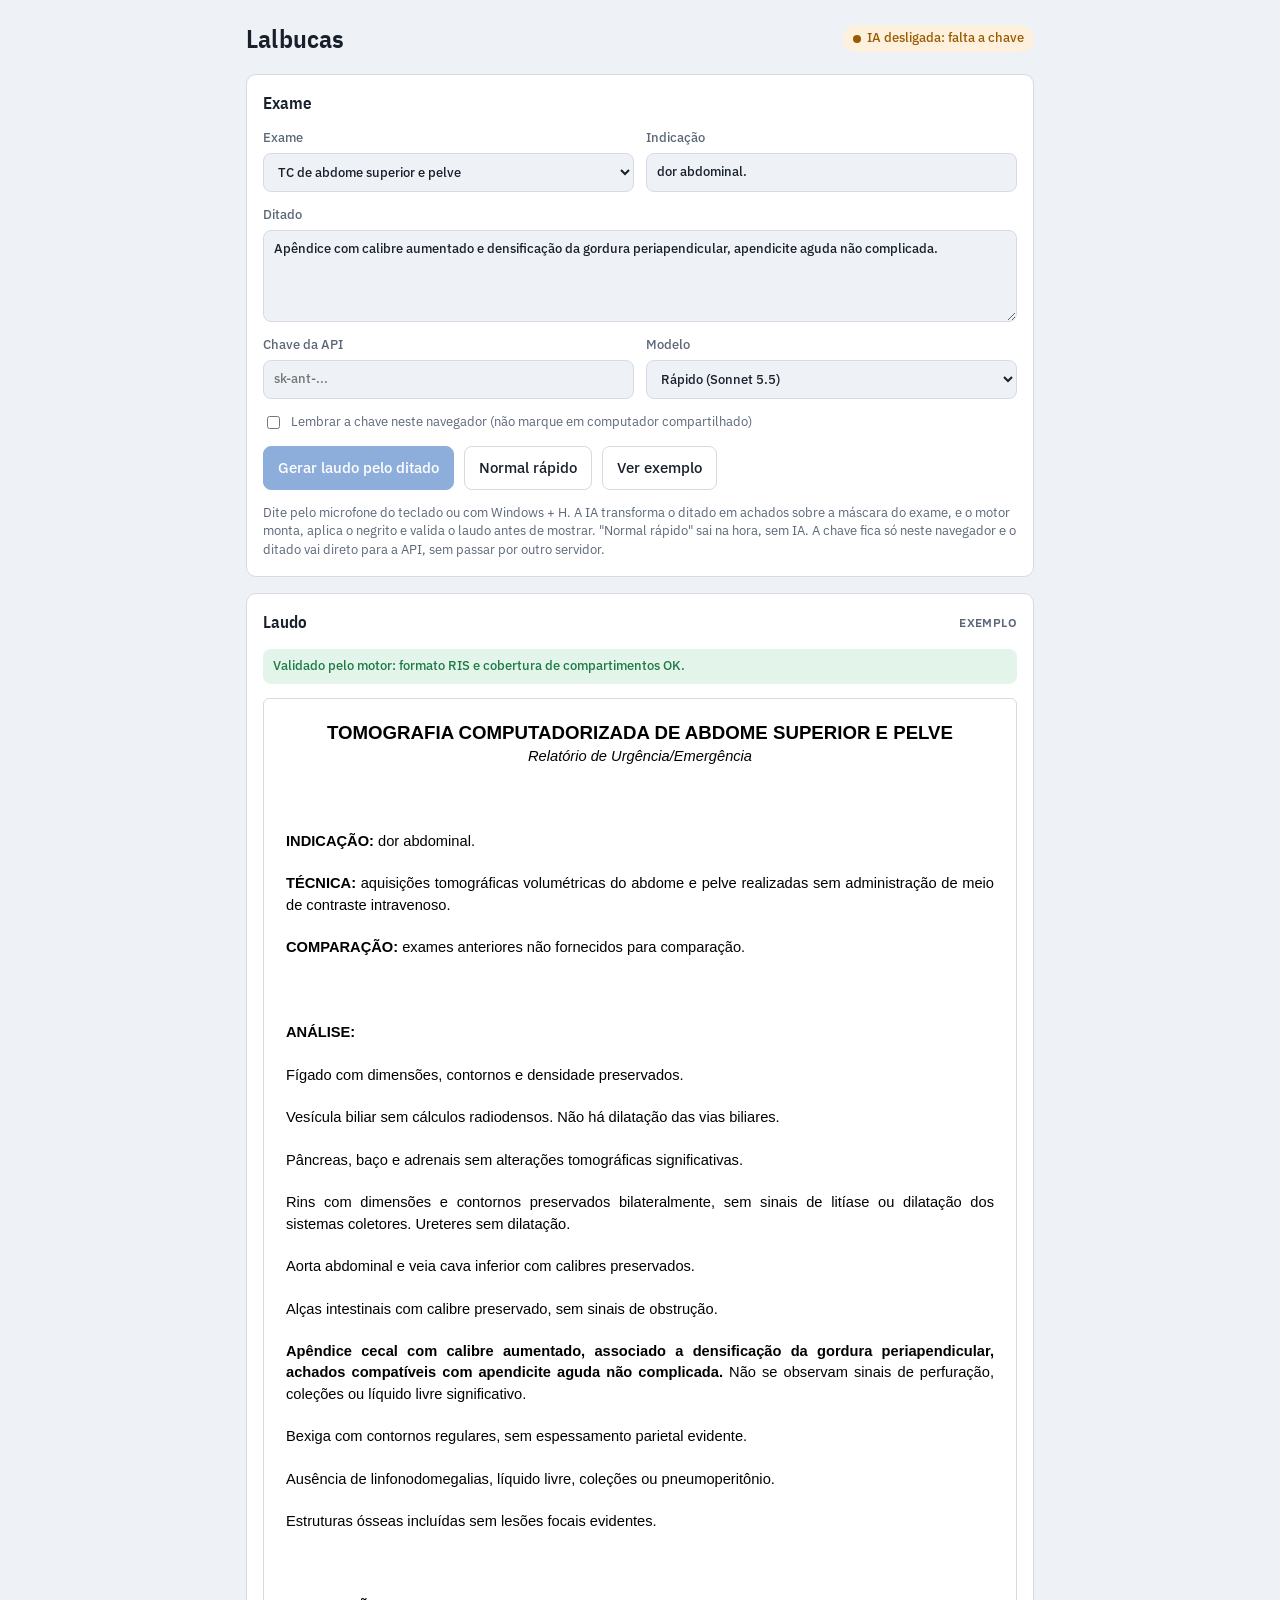
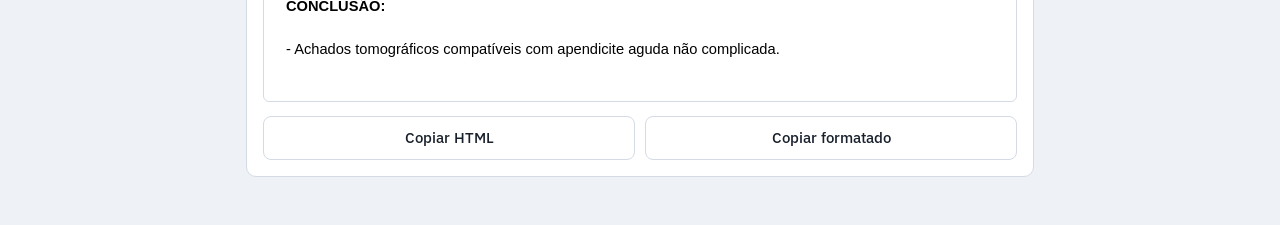
==== commit e4933567: "Liga a IA pelo ditado com chave de API própria, direto do navegador Co-Authored-By: Claude Opus 5.5 " ====
--- a/index.html
+++ b/index.html
@@ -9,7 +9,7 @@
 <link href="https://fonts.googleapis.com/css2?family=IBM+Plex+Sans+Condensed:wght@500;600&family=IBM+Plex+Sans:wght@400;500;600&display=swap" rel="stylesheet">
 <style>
 :root{
- /* layout: uma coluna de trabalho — exame em cima, laudo validado embaixo, como na estação de laudo */
+ /* layout: uma coluna de trabalho — ditado em cima, laudo validado embaixo, como na estação de laudo */
  --bg:#eef1f5; --panel:#ffffff; --ink:#18202b; --muted:#5b6778; --line:#d5dbe4;
  --accent:#1d5fb8; --accent-ink:#ffffff; --warn:#9a5b00; --warn-bg:#fdf1dd; --ok:#1d7a46; --ok-bg:#e3f4ea; --err:#b3261e; --err-bg:#fbe7e5;
  --font-display:"IBM Plex Sans Condensed","Arial Narrow",Arial,sans-serif;
@@ -39,6 +39,8 @@
 textarea{min-height:92px;resize:vertical}
 select:focus-visible,input:focus-visible,textarea:focus-visible,button:focus-visible{outline:2px solid var(--accent);outline-offset:2px}
 .hidden{display:none}
+.check{display:flex;align-items:center;gap:8px;font-weight:400}
+.check input{width:auto}
 .actions{display:flex;flex-wrap:wrap;gap:10px;align-items:center}
 button{font:inherit;font-weight:500;border-radius:8px;padding:10px 14px;border:1px solid var(--line);background:var(--panel);color:var(--ink);cursor:pointer}
 button.primary{background:var(--accent);border-color:var(--accent);color:var(--accent-ink)}
@@ -57,6 +59,7 @@
 <div class="wrap">
  <header>
   <h1>Lalbucas</h1>
+  <span class="chip" id="ia-chip">IA desligada: falta a chave</span>
  </header>
 
  <section class="panel" aria-labelledby="t-exame">
@@ -71,12 +74,16 @@
      <option value="us-doppler-venoso-mmii-full">Doppler venoso de MMII (TVP)</option>
      <option value="rm-cranium-full">RM de crânio</option>
      <option value="rm-pelvis-endo-full">RM de pelve (endometriose)</option>
+     <option value="livre">Outro exame (IA monta o laudo inteiro)</option>
     </select>
    </label>
    <label for="indicacao">Indicação
     <input id="indicacao" value="dor abdominal.">
    </label>
   </div>
+  <label for="exame-livre" id="livre-wrap" class="hidden">Qual exame
+   <input id="exame-livre" placeholder="Ex.: TC de coluna lombar, US de tireoide, RM de joelho direito">
+  </label>
   <div class="row" id="row-extra">
    <label for="lateralidade" id="lat-wrap" class="hidden">Lateralidade
     <select id="lateralidade">
@@ -89,18 +96,36 @@
     <input id="tecnica" value="estudo por ressonância magnética do crânio.">
    </label>
   </div>
+  <label for="ditado">Ditado
+   <textarea id="ditado" placeholder="Ex.: apêndice com calibre aumentado e densificação da gordura periapendicular."></textarea>
+  </label>
+  <div class="row">
+   <label for="api-key">Chave da API
+    <input id="api-key" type="password" autocomplete="off" placeholder="sk-ant-...">
+   </label>
+   <label for="modelo">Modelo
+    <select id="modelo">
+     <option value="rapido">Rápido (Sonnet 5.5)</option>
+     <option value="caprichado">Caprichado (Opus 5.5)</option>
+    </select>
+   </label>
+  </div>
+  <label class="check" for="api-lembrar"><input type="checkbox" id="api-lembrar"> Lembrar a chave neste navegador (não marque em computador compartilhado)</label>
   <div class="actions">
-   <button class="primary" id="btn-normal">Gerar laudo normal</button>
+   <button class="primary" id="btn-ia" disabled>Gerar laudo pelo ditado</button>
+   <button id="btn-parar" class="hidden">Parar</button>
+   <button id="btn-normal">Normal rápido</button>
+   <button id="btn-exemplo">Ver exemplo</button>
   </div>
-  <p class="hint">O laudo é montado e validado neste navegador. Nada é enviado para fora.</p>
+  <p class="hint">Dite pelo microfone do teclado ou com Windows + H. A IA transforma o ditado em achados sobre a máscara do exame, e o motor monta, aplica o negrito e valida o laudo antes de mostrar. "Normal rápido" sai na hora, sem IA. A chave fica só neste navegador e o ditado vai direto para a API, sem passar por outro servidor.</p>
  </section>
 
  <section class="panel" aria-labelledby="t-laudo">
   <div class="actions" style="justify-content:space-between">
    <h2 id="t-laudo">Laudo</h2>
-   <span class="tag" id="origem">Normal</span>
+   <span class="tag" id="origem">Exemplo</span>
   </div>
-  <div class="status ok" id="status">Validado: formato RIS e cobertura de compartimentos OK.</div>
+  <div class="status ok" id="status">Validado pelo motor: formato RIS e cobertura de compartimentos OK.</div>
   <div class="paper" id="preview"></div>
   <div class="copy">
    <button id="btn-html">Copiar HTML</button>
@@ -1152,32 +1177,207 @@
 </script>
 <script>
 (function(){
- let core=null, html='';
+ let core=null, html='', sample=null, ctl=null;
  const $=id=>document.getElementById(id);
- const ERROS={normal_route_unsupported:'exame sem máscara',doppler_laterality_required:'escolha a lateralidade',mri_technique_required:'preencha a técnica da RM'};
- function setStatus(ok,msg){const s=$('status');s.className='status '+(ok?'ok':'err');s.textContent=msg;}
- try{core=Function('return '+$('motor').textContent)();}catch(e){setStatus(false,'Não carregou: '+e.message);}
+ const NOMES={'abdomen-full':'TC de abdome superior e pelve','ct-chest-full':'TC de tórax','ct-cranium-full':'TC de crânio','us-abdomen-full':'US de abdome total','us-doppler-venoso-mmii-full':'Doppler venoso de membros inferiores (pesquisa de TVP)','rm-cranium-full':'RM de crânio','rm-pelvis-endo-full':'RM de pelve (endometriose)'};
+ const ERROS={normal_route_unsupported:'exame sem máscara no motor',doppler_laterality_required:'escolha a lateralidade',mri_technique_required:'preencha a técnica da RM',positive_route_mask_unavailable:'achados positivos ainda não suportados para este exame no motor',positive_changes_required:'a IA não indicou nenhum bloco alterado',positive_conclusion_required:'a IA não escreveu a conclusão'};
+ function setStatus(kind,msg){const s=$('status');s.className='status '+kind;s.textContent=msg;}
+ try{core=Function('return '+$('motor').textContent)();}catch(e){setStatus('err','Motor não carregou: '+e.message);}
+ const esc=s=>String(s).replace(/&/g,'&amp;').replace(/</g,'&lt;').replace(/>/g,'&gt;');
  const ponto=s=>{s=String(s||'').trim();if(!s)return s;s=s.charAt(0).toLowerCase()+s.slice(1);return /[.!?]$/.test(s)?s:s+'.';};
+ function show(report,origem){html=report.slice(8,-4);$('preview').innerHTML=html;$('origem').textContent=origem;setStatus('ok','Validado pelo motor: formato RIS e cobertura de compartimentos OK.');}
+ function msgErro(e){const c=String(e&&e.message||e);if(ERROS[c])return ERROS[c];
+  const falta=c.split(',').map(x=>(x.match(/full_mask_missing_(\w+)/)||[])[1]).filter(Boolean);
+  return falta.length?'faltou a menção obrigatória a '+falta.join(', ').replace(/_/g,' ')+' (mantenha a parte normal desse compartimento)':c;}
+ function baseQuery(){
+  const r=$('rota').value;
+  const q={id:'caso-'+Date.now(),route:r,indication:ponto($('indicacao').value)||'não informada.'};
+  if(r==='us-doppler-venoso-mmii-full')q.laterality=$('lateralidade').value;
+  if(r==='rm-cranium-full')q.technique=ponto($('tecnica').value);
+  return q;
+ }
+ // Substitui TÉCNICA/COMPARAÇÃO quando o ditado informa e revalida o RIS inteiro no motor.
+ function ajustarCampos(report,tec,comp){
+  let r=report;
+  if(tec)r=r.replace(/(<b>TÉCNICA:<\/b> )[^<]*/,'$1'+esc(ponto(tec)));
+  if(comp)r=r.replace(/(<b>COMPARAÇÃO:<\/b> )[^<]*/,'$1'+esc(ponto(comp)));
+  const v=core.validate(r);if(v.length)throw Error('formato: '+v.join(', '));
+  return r;
+ }
  function syncFields(){
   const r=$('rota').value;
+  $('livre-wrap').classList.toggle('hidden',r!=='livre');
+  $('btn-normal').disabled=r==='livre';
   $('lat-wrap').classList.toggle('hidden',r!=='us-doppler-venoso-mmii-full');
   $('tec-wrap').classList.toggle('hidden',r!=='rm-cranium-full');
   $('row-extra').classList.toggle('hidden',r!=='us-doppler-venoso-mmii-full'&&r!=='rm-cranium-full');
  }
- function gerar(){
+ $('rota').addEventListener('change',syncFields);
+ $('btn-normal').addEventListener('click',()=>{
+  if(!core||$('rota').value==='livre')return;
+  try{show(core.renderNormal({...baseQuery(),normalEvidence:'normal'}),'Normal');}catch(e){setStatus('err','Bloqueado pelo motor: '+msgErro(e)+'.');}
+ });
+ // Máscara do exame lida do próprio motor (blocos da ANÁLISE e conclusão normal).
+ function mascara(q){
+  const doc=new DOMParser().parseFromString(core.renderNormal({...q,normalEvidence:'normal'}).slice(8,-4),'text/html');
+  const blocos=[],concl=[];let modo='';
+  doc.querySelectorAll('body > div > div').forEach(d=>{
+   const t=d.textContent.trim();
+   if(t==='ANÁLISE:'){modo='a';return;} if(t==='CONCLUSÃO:'){modo='c';return;}
+   if(modo==='a'&&t)blocos.push(t); else if(modo==='c'&&t)concl.push(t.replace(/^-\s*/,''));
+  });
+  return {blocos,concl};
+ }
+ function prompt(q,m,ditado,erro,anterior){
+  return `Você é o assistente de laudos radiológicos do Dr. Lucas (radiologista, Brasil). Converta o ditado em JSON para o motor RIS que monta o laudo.
+
+EXAME: ${NOMES[q.route]}${q.laterality?' — membro: '+q.laterality:''}
+INDICAÇÃO: ${q.indication}
+DITADO: """${ditado}"""
+
+MÁSCARA NORMAL DESTE EXAME (blocos da ANÁLISE, índice começando em 0):
+${m.blocos.map((b,i)=>i+': '+b).join('\n')}
+CONCLUSÃO NORMAL: ${m.concl.join(' | ')}
+
+FORMATO DA RESPOSTA (só o JSON, nada mais):
+- Exame normal sem nenhum achado: {"kind":"normal","evidence":"<termo do ditado que diz normal, ex.: normal / sem alterações>"}
+- Com achados: {"kind":"positive","changes":[{"start":5,"count":1,"kind":"finding","support":"<trecho do ditado>","blocks":[{"text":"<frase do laudo>","positive":true,"highlights":["<trecho exato do text>"]}]}],"conclusion":["<item>"]}
+- Opcional nos dois: "technique":"<só se o ditado informar contraste/fase/protocolo>", "comparison":"<só se o ditado citar exame prévio, com modalidade e data>".
+
+REGRAS:
+1. Cada change substitui os blocos start..start+count-1 da máscara pelos seus blocks. start em ordem crescente, sem sobreposição, count >= 1.
+2. No bloco substituído, mantenha literalmente o texto normal que o ditado não contradiz, num block à parte com "positive":false e "highlights":[].
+3. Achado: "positive":true; highlights = a frase-chave inteira do achado (descrição + diagnóstico), copiada exatamente do text; frases negativas de exclusão (ex.: "Não se observam sinais de perfuração...") ficam fora do highlight.
+4. Não invente: medidas, lado, contraste, fases, graus, cronicidade, etiologia ou achados que não estejam no ditado. Preserve o grau de certeza ditado (aparente, possível, provável, sugestivo, compatível, a esclarecer).
+5. Achados correlatos ficam no mesmo bloco e no mesmo item de conclusão.
+6. conclusion: itens curtos que respondem à indicação, sem repetir medidas; não começar com "Sem" nem "Achados"; nada de negrito.
+7. A máscara inteira precisa continuar coberta: ao substituir um bloco, todo compartimento dele sem achado continua descrito como normal (ex.: ao descrever o apêndice, manter a menção às alças).
+8. Português brasileiro de laudo, frases completas com ponto final. Use "periapendicular", "pré-sacral", "sequelar", "cólico/cólica" (nunca "colônico").${erro?`
+
+TENTATIVA ANTERIOR REJEITADA PELO MOTOR com o erro "${erro}". Resposta anterior: ${anterior}
+Corrija e devolva o JSON completo.`:''}`;
+ }
+ function montar(q,j){
+  if(!j||typeof j!=='object')throw Error('resposta sem JSON');
+  let r;
+  if(j.kind==='normal')r=core.renderNormal({...q,normalEvidence:String(j.evidence||'normal')});
+  else if(j.kind==='positive')r=core.renderPositive({...q,changes:j.changes,conclusion:j.conclusion,...(j.comparison?{comparison:ponto(j.comparison)}:{})});
+  else throw Error('tipo de resposta desconhecido');
+  return ajustarCampos(r,j.technique,j.kind==='normal'?j.comparison:null);
+ }
+ // Modo livre: a IA escreve o laudo inteiro; a página monta no mesmo HTML do motor e o motor valida o formato.
+ const DIV='<div style="text-align: justify; color: #000000;">';
+ const HACK='<span style="display:inline-block; min-width:100%; width:100%; font-size:1px; line-height:1px;">&#8203;</span>';
+ function negritar(texto,hs){
+  let out=esc(texto);
+  for(const h of (hs||[])){const e=esc(h);if(!e.trim())continue;if(!out.includes(e))throw Error('negrito fora do texto: "'+h+'"');out=out.replace(e,'<b>'+e+'</b>');}
+  return out;
+ }
+ function montarLivre(ind,j){
+  if(!j||typeof j!=='object')throw Error('resposta sem JSON');
+  const title=String(j.title||'').trim().toUpperCase();
+  const an=Array.isArray(j.analysis)?j.analysis.filter(b=>b&&String(b.text||'').trim()):[];
+  const co=Array.isArray(j.conclusion)?j.conclusion.map(c=>String(c).trim().replace(/^-\s*/,'')).filter(Boolean):[];
+  if(!title)throw Error('faltou o título');if(!an.length)throw Error('faltou a análise');if(!co.length)throw Error('faltou a conclusão');
+  const L=['<div style="font-family: Arial; font-size: 11pt; text-align: justify; color: #000000; background-color: #ffffff; width: 100%;">',
+   '<div style="text-align: center; font-size: 14pt; color: #000000;"><b>'+esc(title)+'</b></div>'];
+  if(j.urgent)L.push('<div style="text-align: center; color: #000000;"><i>Relatório de Urgência/Emergência</i></div>');
+  L.push('<br><br><br>',DIV+'<b>INDICAÇÃO:</b> '+esc(ind)+'</div>','<br>',DIV+'<b>TÉCNICA:</b> '+esc(ponto(j.technique)||'não informada.')+'</div>','<br>',
+   DIV+'<b>COMPARAÇÃO:</b> '+esc(ponto(j.comparison)||'exames anteriores não fornecidos para comparação.')+'</div>','<br><br><br>',DIV+'<b>ANÁLISE:</b></div>','<br>');
+  an.forEach((b,i)=>{L.push(DIV+negritar(String(b.text).trim(),b.highlights)+'</div>');if(i<an.length-1)L.push('<br>');});
+  L.push('<br><br><br>',DIV+'<b>CONCLUSÃO:</b></div>','<br>');
+  co.forEach((c,i)=>{const d=DIV+'- '+esc(c)+'</div>';if(i<co.length-1)L.push(d,'<br>');else L.push(d+HACK);});
+  L.push('</div>');
+  const fenced='```html\n'+L.join('\n')+'\n```';
+  const v=core.validate(fenced);if(v.length)throw Error('formato: '+v.join(', '));
+  return fenced;
+ }
+ function promptLivre(exame,ind,ditado,erro,anterior){
+  return `Você é o assistente de laudos radiológicos do Dr. Lucas (radiologista, Brasil). Escreva o laudo completo deste exame em JSON; a página monta o HTML do RIS.
+
+EXAME: ${exame}
+INDICAÇÃO: ${ind}
+DITADO: """${ditado}"""
+
+RESPONDA SÓ ESTE JSON:
+{"title":"<nome completo do exame em maiúsculas, ex.: TOMOGRAFIA COMPUTADORIZADA DA COLUNA LOMBAR>","urgent":true,"technique":"<técnica>","comparison":"<comparação>","analysis":[{"text":"<parágrafo de um compartimento>","highlights":["<trecho exato do text>"]}],"conclusion":["<item>"]}
+
+REGRAS:
+1. Laudo FULL: um parágrafo curto (1-2 frases) por compartimento anatômico do exame, na ordem habitual. Compartimento que o ditado não cita recebe descrição normal padrão, sem medidas.
+2. Achado ditado: descreva no compartimento certo; highlights = a frase-chave inteira do achado (descrição + diagnóstico), copiada exatamente do text; negativas de exclusão ficam fora. Compartimento normal: "highlights":[].
+3. Não invente medidas, lado, contraste, fases, sequências, transdutor, graus, cronicidade ou achados. Preserve o grau de certeza do ditado (aparente, possível, provável, sugestivo, compatível, a esclarecer).
+4. technique: só o que o ditado informar; se nada: TC "aquisições tomográficas volumétricas d[a região] realizadas sem administração de meio de contraste intravenoso."; US "exame ultrassonográfico realizado com transdutor multifrequencial."; RM "estudo por ressonância magnética d[a região]."; RX "estudo radiográfico d[a região]." Em minúsculas, terminando em ponto.
+5. comparison: exame prévio só se ditado (modalidade, região e data); senão "exames anteriores não fornecidos para comparação."
+6. urgent: true para TC, US, RX e Doppler; false para RM, salvo se o ditado disser eletivo (TC/US/RX false) ou urgência (RM true).
+7. conclusion: itens curtos que respondem à indicação, integrando achados correlatos; sem repetir medidas; não começar com "Sem" nem "Achados"; sem negrito. Exame normal: um item dizendo que o estudo está dentro dos limites da normalidade.
+8. Português brasileiro de laudo, frases completas com ponto. Use "periapendicular", "pré-sacral", "sequelar", "cólico/cólica" (nunca "colônico").${erro?`
+
+TENTATIVA ANTERIOR REJEITADA com o erro "${erro}". Resposta anterior: ${anterior}
+Corrija e devolva o JSON completo.`:''}`;
+ }
+ async function gerarLivre(){
+  const exame=$('exame-livre').value.trim(), ditado=$('ditado').value.trim(), ind=ponto($('indicacao').value)||'não informada.';
+  if(!exame){setStatus('err','Escreva qual é o exame.');return;}
+  if(!ditado){setStatus('err','Dite os achados (ou "normal").');return;}
+  ctl=new AbortController();
+  $('btn-ia').disabled=true;$('btn-parar').classList.remove('hidden');
+  setStatus('work','Pensando…');
+  const opts={signal:ctl.signal,modelTier:'default',onText:()=>setStatus('work','Escrevendo o laudo…')};
+  try{
+   let j=await sample.json(promptLivre(exame,ind,ditado),opts);
+   try{show(montarLivre(ind,j),'Gerado pelo ditado');setStatus('ok','Formato RIS validado. Exame sem máscara no motor: confira se todos os compartimentos estão no laudo.');}
+   catch(e1){
+    setStatus('work','Corrigindo o formato…');
+    j=await sample.json(promptLivre(exame,ind,ditado,String(e1.message||e1),JSON.stringify(j)),{...opts,cache:false});
+    try{show(montarLivre(ind,j),'Gerado pelo ditado');setStatus('ok','Formato RIS validado. Exame sem máscara no motor: confira se todos os compartimentos estão no laudo.');}catch(e2){setStatus('err','Formato recusado: '+(e2.message||e2)+'. Tente de novo.');}
+   }
+  }catch(e){erroIA(e);}
+  finally{$('btn-ia').disabled=!sample;$('btn-parar').classList.add('hidden');}
+ }
+ function erroIA(e){
+  const c=e&&e.code;
+  if(c==='cancelled')setStatus('work','Parado.');
+  else if(c==='network')setStatus('err','Não consegui falar com a API. Esta rede pode estar bloqueando o acesso.');
+  else if(c==='invalid_key')setStatus('err','Chave da API recusada. Confira a chave.');
+    else if(c==='rate_limited')setStatus('err','Limite de uso atingido. Espere um pouco e tente de novo.');
+  else if(c==='invalid_json')setStatus('err','A IA não devolveu um formato válido. Tente de novo.');
+  else setStatus('err','Falha na IA ('+(c||'erro')+'). Tente de novo.');
+ }
+ async function gerarIA(){
+  if($('rota').value==='livre'){if(core&&sample)return gerarLivre();return;}
+  if(!core||!sample)return;
+  const ditado=$('ditado').value.trim();
+  if(!ditado){setStatus('err','Dite ou escreva os achados primeiro.');return;}
+  let q,m;
+  try{q=baseQuery();m=mascara(q);}catch(e){setStatus('err','Bloqueado pelo motor: '+msgErro(e)+'.');return;}
+  ctl=new AbortController();
+  $('btn-ia').disabled=true;$('btn-parar').classList.remove('hidden');
+  setStatus('work','Pensando…');
+  const opts={signal:ctl.signal,modelTier:'default',onText:()=>setStatus('work','Escrevendo o laudo…')};
+  let j=null;
+  try{
+   j=await sample.json(prompt(q,m,ditado),opts);
+   try{show(montar(q,j),'Gerado pelo ditado');}
+   catch(e1){
+    setStatus('work','Corrigindo pelo motor…');
+    j=await sample.json(prompt(q,m,ditado,msgErro(e1),JSON.stringify(j)),{...opts,cache:false});
+    try{show(montar(q,j),'Gerado pelo ditado');}catch(e2){setStatus('err','Bloqueado pelo motor: '+msgErro(e2)+'. Ajuste o ditado e tente de novo.');}
+   }
+  }catch(e){erroIA(e);
+  }finally{$('btn-ia').disabled=!sample;$('btn-parar').classList.add('hidden');}
+ }
+ function iaOff(){sample=null;$('btn-ia').disabled=true;const c=$('ia-chip');c.classList.remove('on');c.textContent='IA desligada: falta a chave';}
+ $('btn-ia').addEventListener('click',gerarIA);
+ $('btn-parar').addEventListener('click',()=>ctl&&ctl.abort());
+ const EXEMPLO={route:'abdomen-full',id:'exemplo',indication:'dor abdominal.',changes:[{start:5,count:1,kind:'finding',support:'ditado: apêndice com calibre aumentado e densificação da gordura',blocks:[{text:'Alças intestinais com calibre preservado, sem sinais de obstrução.',positive:false,highlights:[]},{text:'Apêndice cecal com calibre aumentado, associado a densificação da gordura periapendicular, achados compatíveis com apendicite aguda não complicada. Não se observam sinais de perfuração, coleções ou líquido livre significativo.',positive:true,highlights:['Apêndice cecal com calibre aumentado, associado a densificação da gordura periapendicular, achados compatíveis com apendicite aguda não complicada.']}]}],conclusion:['Achados tomográficos compatíveis com apendicite aguda não complicada.']};
+ function exemplo(){
   if(!core)return;
-  const r=$('rota').value;
-  const q={id:'caso-'+Date.now(),route:r,indication:ponto($('indicacao').value)||'não informada.',normalEvidence:'normal'};
-  if(r==='us-doppler-venoso-mmii-full')q.laterality=$('lateralidade').value;
-  if(r==='rm-cranium-full')q.technique=ponto($('tecnica').value);
-  try{
-   html=core.renderNormal(q).slice(8,-4);
-   $('preview').innerHTML=html;
-   setStatus(true,'Validado: formato RIS e cobertura de compartimentos OK.');
-  }catch(e){const c=String(e&&e.message||e);setStatus(false,'Bloqueado: '+(ERROS[c]||c)+'.');}
- }
- $('rota').addEventListener('change',syncFields);
- $('btn-normal').addEventListener('click',gerar);
+  $('rota').value='abdomen-full';$('indicacao').value='dor abdominal.';
+  $('ditado').value='Apêndice com calibre aumentado e densificação da gordura periapendicular, apendicite aguda não complicada.';
+  syncFields();
+  try{show(core.renderPositive(EXEMPLO),'Exemplo');}catch(e){setStatus('err','Bloqueado pelo motor: '+msgErro(e)+'.');}
+ }
+ $('btn-exemplo').addEventListener('click',exemplo);
  function flash(b,t){const o=b.textContent;b.textContent=t;setTimeout(()=>b.textContent=o,1500);}
  function fallbackCopy(node){const r=document.createRange();r.selectNodeContents(node);const s=getSelection();s.removeAllRanges();s.addRange(r);try{document.execCommand('copy');}catch(e){}s.removeAllRanges();}
  $('btn-html').addEventListener('click',()=>{
@@ -1192,8 +1392,45 @@
    navigator.clipboard.write([item]).then(()=>flash(b,'Copiado')).catch(()=>{fallbackCopy($('preview'));flash(b,'Copiado');});
   }catch(e){fallbackCopy($('preview'));flash(b,'Copiado');}
  });
+ // IA pela API: o navegador fala direto com api.anthropic.com usando a chave do usuário. Sem servidor intermediário.
+ const API_URL='https://api.anthropic.com/v1/messages';
+ const MODELOS={rapido:'claude-sonnet-5-5',caprichado:'claude-opus-5-5'};
+ function extrairJSON(t){
+  t=String(t||'').trim();
+  try{return JSON.parse(t);}catch(e){}
+  const f=t.match(/```(?:json)?\s*([\s\S]*?)```/);if(f){try{return JSON.parse(f[1]);}catch(e){}}
+  const a=t.indexOf('{'),b=t.lastIndexOf('}');if(a>=0&&b>a){try{return JSON.parse(t.slice(a,b+1));}catch(e){}}
+  throw {code:'invalid_json'};
+ }
+ function apiCliente(key){
+  return {json:async(prompt,opts={})=>{
+   let r;
+   try{
+    r=await fetch(API_URL,{method:'POST',signal:opts.signal,headers:{'content-type':'application/json','x-api-key':key,'anthropic-version':'2023-06-01','anthropic-dangerous-direct-browser-access':'true'},
+     body:JSON.stringify({model:MODELOS[$('modelo').value]||MODELOS.rapido,max_tokens:4000,messages:[{role:'user',content:prompt+'\n\nResponda apenas com o JSON pedido.'}]})});
+   }catch(e){if(e&&e.name==='AbortError')throw {code:'cancelled'};throw {code:'network'};}
+   if(r.status===401||r.status===403)throw {code:'invalid_key'};
+   if(r.status===429||r.status===529)throw {code:'rate_limited'};
+   if(!r.ok)throw {code:'upstream_error',status:r.status};
+   const d=await r.json();
+   const txt=(d.content||[]).filter(c=>c.type==='text').map(c=>c.text).join('');
+   opts.onText&&opts.onText({text:txt,delta:txt});
+   return extrairJSON(txt);
+  }};
+ }
+ function lerChave(){try{return localStorage.getItem('lalbucas-chave')||'';}catch(e){return '';}}
+ function ligarIA(){
+  const k=$('api-key').value.trim();
+  try{if($('api-lembrar').checked&&k)localStorage.setItem('lalbucas-chave',k);else localStorage.removeItem('lalbucas-chave');}catch(e){}
+  if(!k){iaOff();return;}
+  sample=apiCliente(k);$('btn-ia').disabled=false;const c=$('ia-chip');c.classList.add('on');c.textContent='IA ligada';
+ }
+ $('api-key').addEventListener('input',ligarIA);
+ $('api-lembrar').addEventListener('change',ligarIA);
  syncFields();
- gerar();
+ exemplo();
+ $('api-key').value=lerChave();$('api-lembrar').checked=!!lerChave();
+ ligarIA();
 })();
 </script>
 </body>
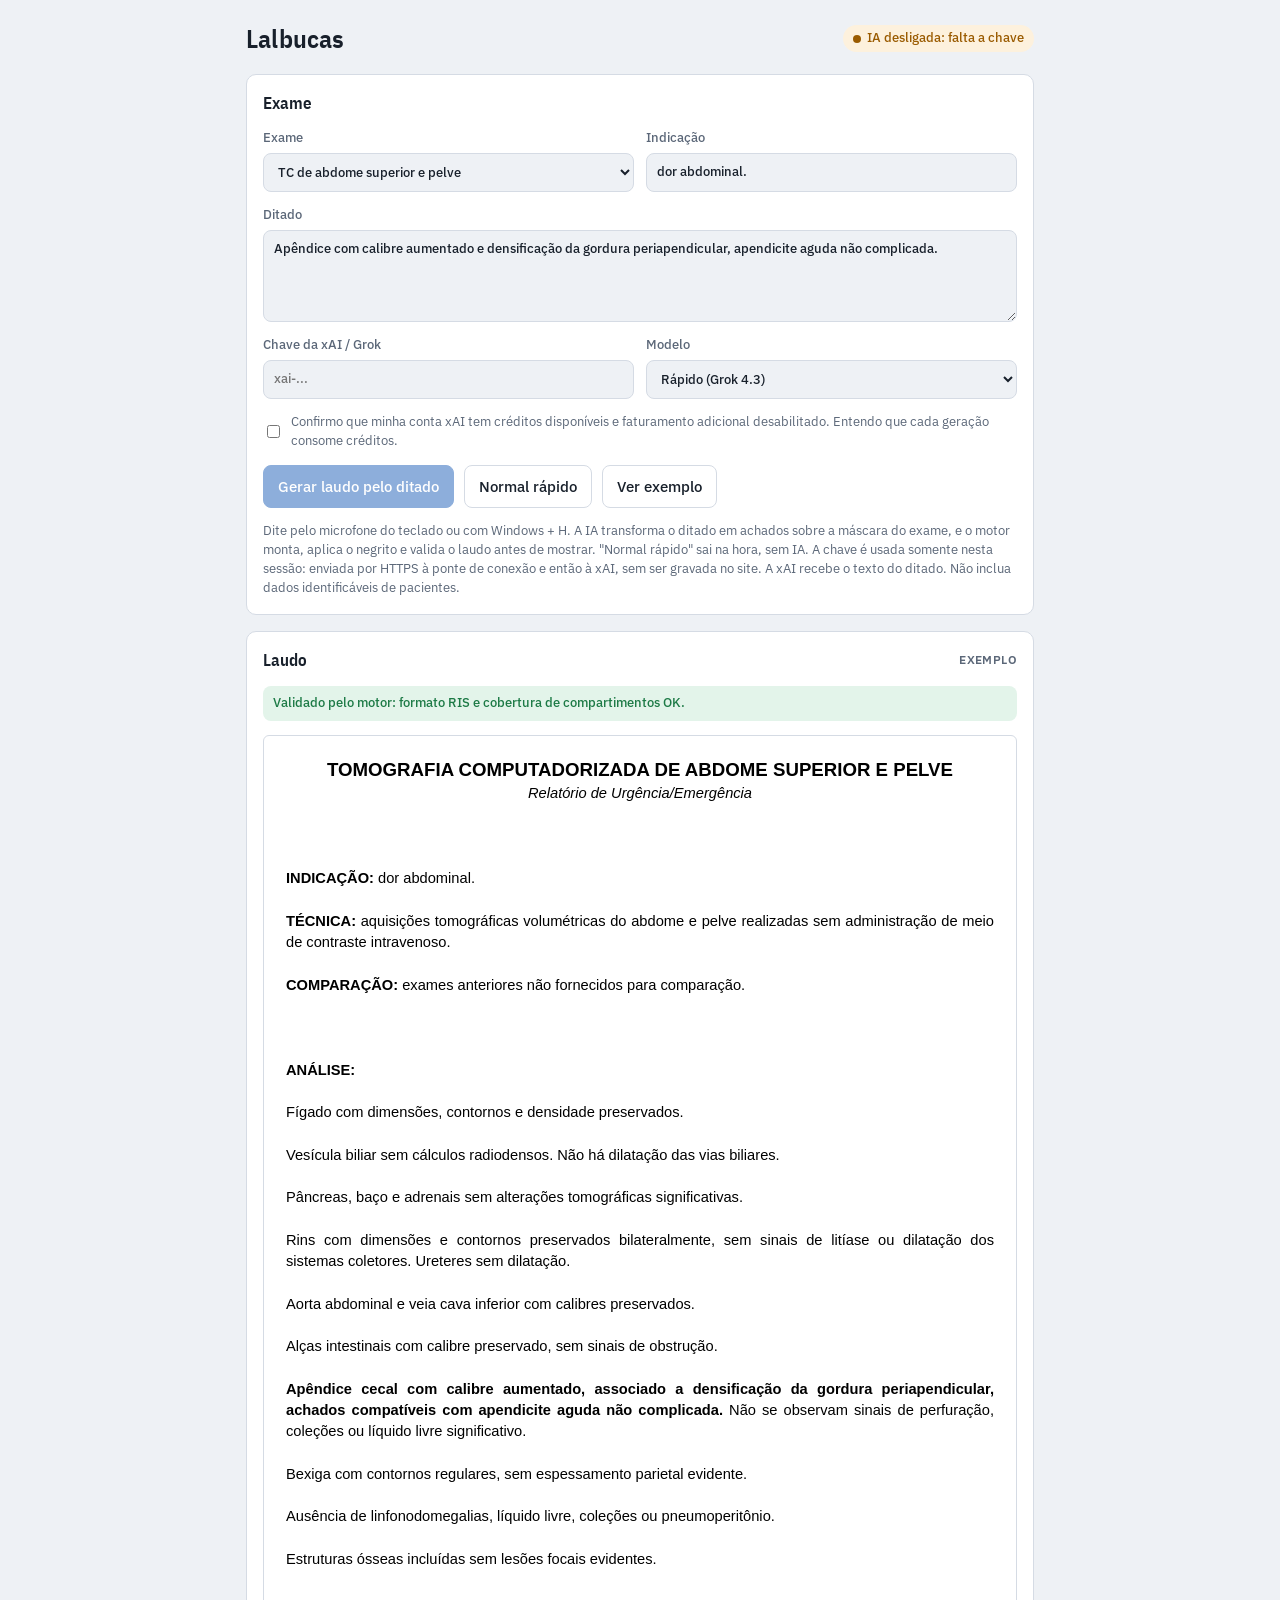
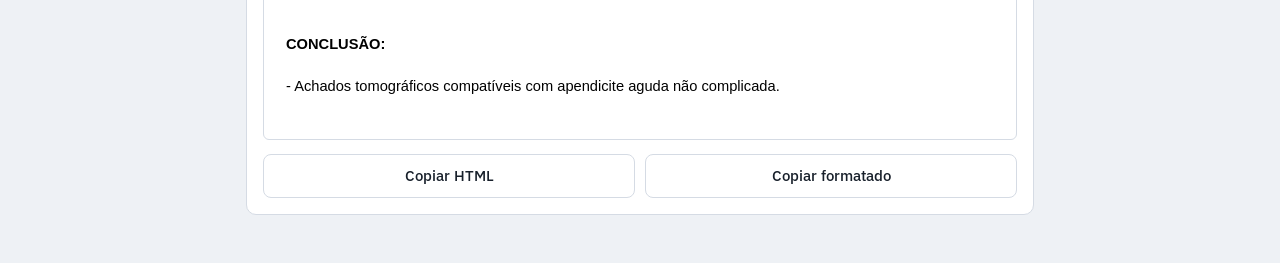
==== commit dfef0ec7: "Conectar interface de laudos ao Grok via ponte HTTPS sem persistir chaves" ====
--- a/index.html
+++ b/index.html
@@ -100,24 +100,24 @@
    <textarea id="ditado" placeholder="Ex.: apêndice com calibre aumentado e densificação da gordura periapendicular."></textarea>
   </label>
   <div class="row">
-   <label for="api-key">Chave da API
-    <input id="api-key" type="password" autocomplete="off" placeholder="sk-ant-...">
+   <label for="api-key">Chave da xAI / Grok
+    <input id="api-key" type="password" autocomplete="off" placeholder="xai-..." spellcheck="false">
    </label>
    <label for="modelo">Modelo
     <select id="modelo">
-     <option value="rapido">Rápido (Sonnet 5.5)</option>
-     <option value="caprichado">Caprichado (Opus 5.5)</option>
+     <option value="rapido">Rápido (Grok 4.3)</option>
+     <option value="caprichado">Alta capacidade (Grok 4.7)</option>
     </select>
    </label>
   </div>
-  <label class="check" for="api-lembrar"><input type="checkbox" id="api-lembrar"> Lembrar a chave neste navegador (não marque em computador compartilhado)</label>
+  <label class="check" for="api-autorizado"><input type="checkbox" id="api-autorizado"> Confirmo que minha conta xAI tem créditos disponíveis e faturamento adicional desabilitado. Entendo que cada geração consome créditos.</label>
   <div class="actions">
    <button class="primary" id="btn-ia" disabled>Gerar laudo pelo ditado</button>
    <button id="btn-parar" class="hidden">Parar</button>
    <button id="btn-normal">Normal rápido</button>
    <button id="btn-exemplo">Ver exemplo</button>
   </div>
-  <p class="hint">Dite pelo microfone do teclado ou com Windows + H. A IA transforma o ditado em achados sobre a máscara do exame, e o motor monta, aplica o negrito e valida o laudo antes de mostrar. "Normal rápido" sai na hora, sem IA. A chave fica só neste navegador e o ditado vai direto para a API, sem passar por outro servidor.</p>
+  <p class="hint">Dite pelo microfone do teclado ou com Windows + H. A IA transforma o ditado em achados sobre a máscara do exame, e o motor monta, aplica o negrito e valida o laudo antes de mostrar. "Normal rápido" sai na hora, sem IA. A chave é usada somente nesta sessão: enviada por HTTPS à ponte de conexão e então à xAI, sem ser gravada no site. A xAI recebe o texto do ditado. Não inclua dados identificáveis de pacientes.</p>
  </section>
 
  <section class="panel" aria-labelledby="t-laudo">
@@ -1392,9 +1392,9 @@
    navigator.clipboard.write([item]).then(()=>flash(b,'Copiado')).catch(()=>{fallbackCopy($('preview'));flash(b,'Copiado');});
   }catch(e){fallbackCopy($('preview'));flash(b,'Copiado');}
  });
- // IA pela API: o navegador fala direto com api.anthropic.com usando a chave do usuário. Sem servidor intermediário.
- const API_URL='https://api.anthropic.com/v1/messages';
- const MODELOS={rapido:'claude-sonnet-5-5',caprichado:'claude-opus-5-5'};
+ // Conexão com a xAI por ponte HTTPS; a chave pertence ao usuário e não é armazenada.
+ const API_URL='https://radiologia-grok-relay.lalbucas.chatgpt.site/api/grok';
+ const MODELOS={rapido:'grok-4.3',caprichado:'grok-4.7'};
  function extrairJSON(t){
   t=String(t||'').trim();
   try{return JSON.parse(t);}catch(e){}
@@ -1406,30 +1406,30 @@
   return {json:async(prompt,opts={})=>{
    let r;
    try{
-    r=await fetch(API_URL,{method:'POST',signal:opts.signal,headers:{'content-type':'application/json','x-api-key':key,'anthropic-version':'2023-06-01','anthropic-dangerous-direct-browser-access':'true'},
-     body:JSON.stringify({model:MODELOS[$('modelo').value]||MODELOS.rapido,max_tokens:4000,messages:[{role:'user',content:prompt+'\n\nResponda apenas com o JSON pedido.'}]})});
+    r=await fetch(API_URL,{method:'POST',signal:opts.signal,headers:{'content-type':'application/json','authorization':'Bearer '+key},
+     body:JSON.stringify({model:MODELOS[$('modelo').value]||MODELOS.rapido,prompt})});
    }catch(e){if(e&&e.name==='AbortError')throw {code:'cancelled'};throw {code:'network'};}
-   if(r.status===401||r.status===403)throw {code:'invalid_key'};
-   if(r.status===429||r.status===529)throw {code:'rate_limited'};
+   if(r.status===401)throw {code:'invalid_key'};
+   if(r.status===403)throw {code:'network'};
+   if(r.status===429)throw {code:'rate_limited'};
    if(!r.ok)throw {code:'upstream_error',status:r.status};
    const d=await r.json();
-   const txt=(d.content||[]).filter(c=>c.type==='text').map(c=>c.text).join('');
+   const txt=d.text||'';
    opts.onText&&opts.onText({text:txt,delta:txt});
    return extrairJSON(txt);
   }};
  }
- function lerChave(){try{return localStorage.getItem('lalbucas-chave')||'';}catch(e){return '';}}
  function ligarIA(){
   const k=$('api-key').value.trim();
-  try{if($('api-lembrar').checked&&k)localStorage.setItem('lalbucas-chave',k);else localStorage.removeItem('lalbucas-chave');}catch(e){}
-  if(!k){iaOff();return;}
-  sample=apiCliente(k);$('btn-ia').disabled=false;const c=$('ia-chip');c.classList.add('on');c.textContent='IA ligada';
+  const autorizado=$('api-autorizado').checked;
+  if(!/^xai-[A-Za-z0-9_-]{8,}$/.test(k)||!autorizado){iaOff();return;}
+  sample=apiCliente(k);$('btn-ia').disabled=false;const c=$('ia-chip');c.classList.add('on');c.textContent='Grok pronto';
  }
  $('api-key').addEventListener('input',ligarIA);
- $('api-lembrar').addEventListener('change',ligarIA);
+ $('api-autorizado').addEventListener('change',ligarIA);
+ try{localStorage.removeItem('lalbucas-chave');}catch(e){}
  syncFields();
  exemplo();
- $('api-key').value=lerChave();$('api-lembrar').checked=!!lerChave();
  ligarIA();
 })();
 </script>
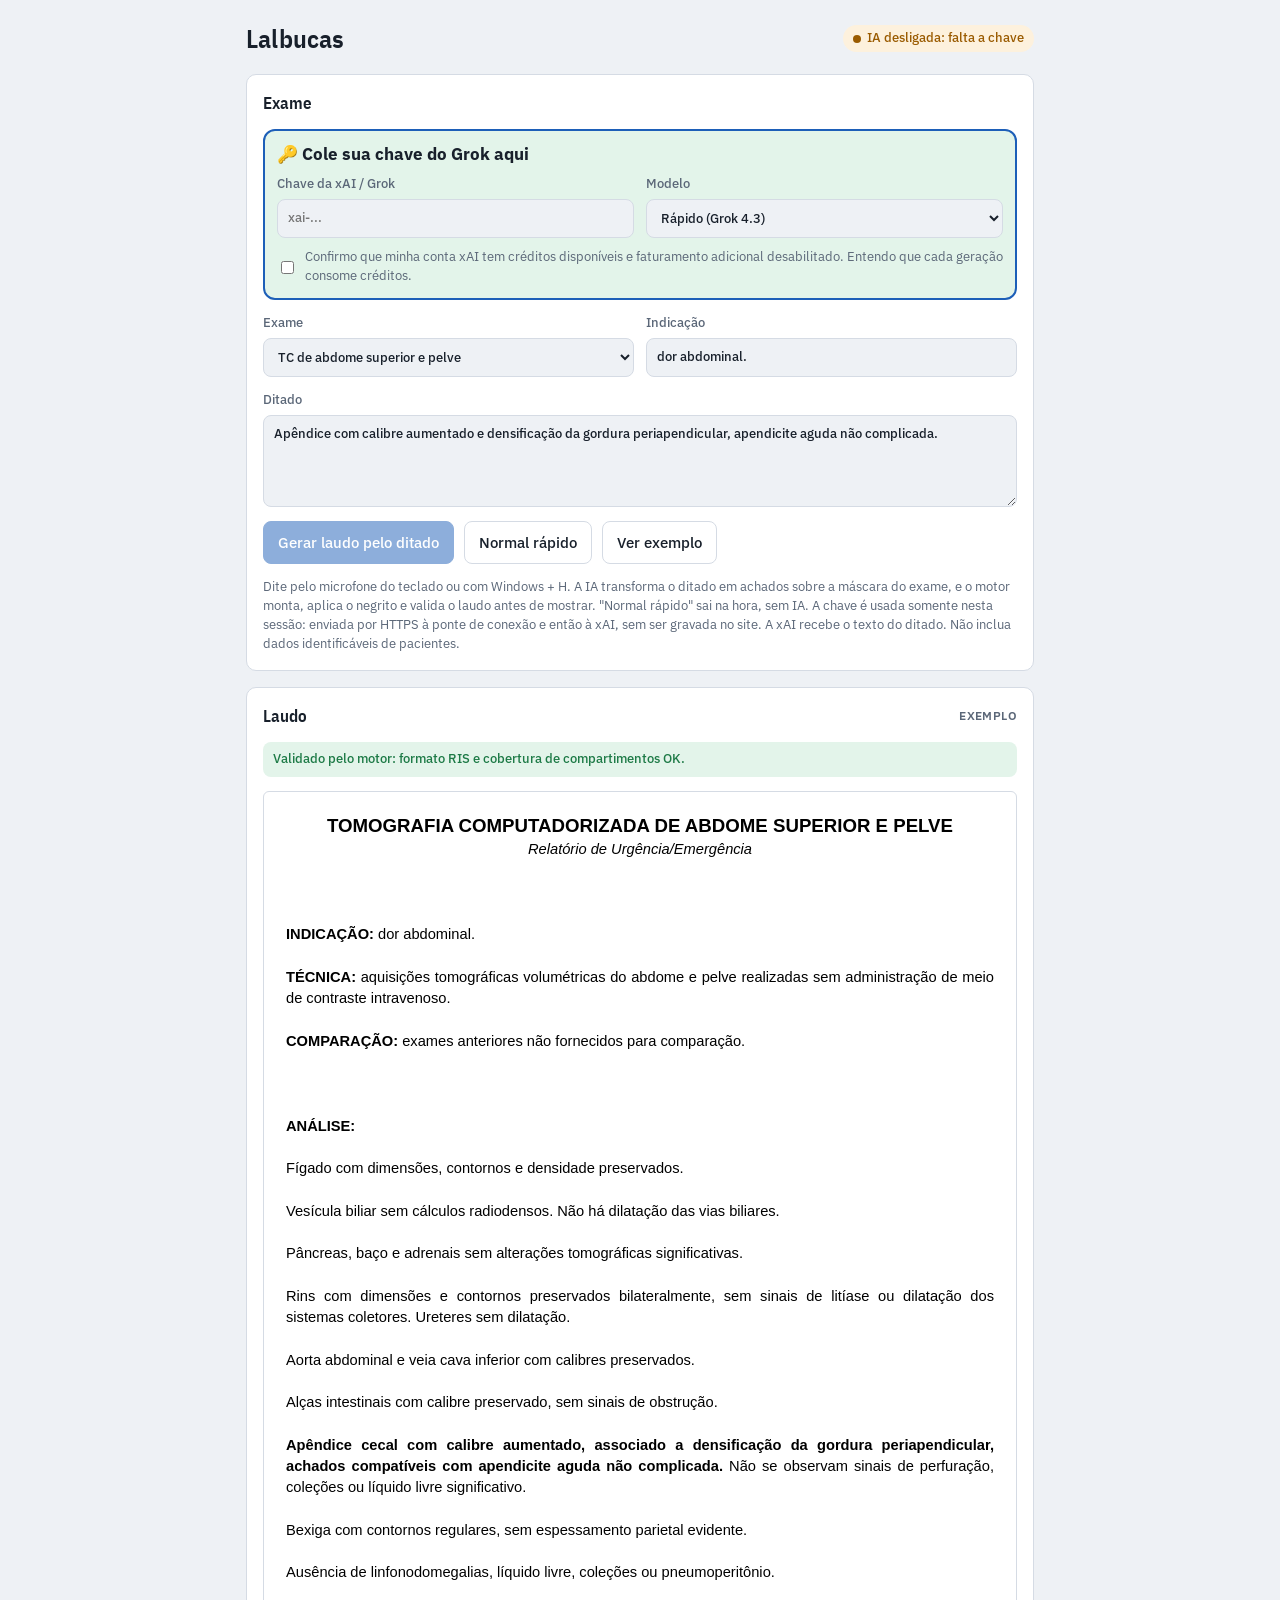
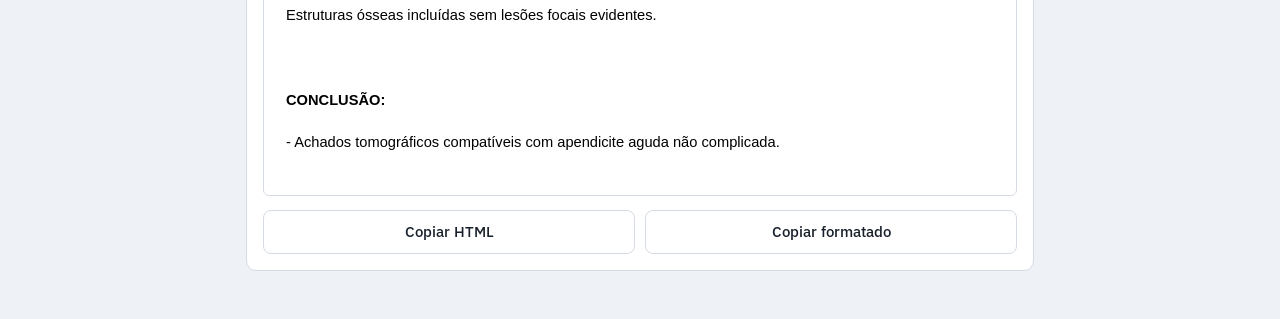
==== commit 92ffa253: "Destacar configuração da chave Grok no topo para dispositivos móveis" ====
--- a/index.html
+++ b/index.html
@@ -32,6 +32,8 @@
 .chip.on{background:var(--ok-bg);color:var(--ok)}
 .status.work{background:var(--bg);color:var(--muted)}
 .panel{background:var(--panel);border:1px solid var(--line);border-radius:10px;padding:16px;display:grid;gap:14px}
+.key-panel{background:var(--ok-bg);border:2px solid var(--accent);border-radius:12px;padding:12px;display:grid;gap:10px}
+.key-title{font-size:17px;line-height:1.3;color:var(--ink);margin:0}
 .row{display:grid;grid-template-columns:1fr 1fr;gap:12px}
 @media (max-width:520px){.row{grid-template-columns:1fr}}
 label{display:grid;gap:5px;font-size:13px;font-weight:500;color:var(--muted)}
@@ -64,6 +66,21 @@
 
  <section class="panel" aria-labelledby="t-exame">
   <h2 id="t-exame">Exame</h2>
+  <div class="key-panel" id="grok-config" aria-label="Configuração do Grok">
+   <h3 class="key-title">🔑 Cole sua chave do Grok aqui</h3>
+  <div class="row">
+   <label for="api-key">Chave da xAI / Grok
+    <input id="api-key" type="password" autocomplete="off" placeholder="xai-..." spellcheck="false">
+   </label>
+   <label for="modelo">Modelo
+    <select id="modelo">
+     <option value="rapido">Rápido (Grok 4.3)</option>
+     <option value="caprichado">Alta capacidade (Grok 4.7)</option>
+    </select>
+   </label>
+  </div>
+  <label class="check" for="api-autorizado"><input type="checkbox" id="api-autorizado"> Confirmo que minha conta xAI tem créditos disponíveis e faturamento adicional desabilitado. Entendo que cada geração consome créditos.</label>
+  </div>
   <div class="row">
    <label for="rota">Exame
     <select id="rota">
@@ -99,18 +116,7 @@
   <label for="ditado">Ditado
    <textarea id="ditado" placeholder="Ex.: apêndice com calibre aumentado e densificação da gordura periapendicular."></textarea>
   </label>
-  <div class="row">
-   <label for="api-key">Chave da xAI / Grok
-    <input id="api-key" type="password" autocomplete="off" placeholder="xai-..." spellcheck="false">
-   </label>
-   <label for="modelo">Modelo
-    <select id="modelo">
-     <option value="rapido">Rápido (Grok 4.3)</option>
-     <option value="caprichado">Alta capacidade (Grok 4.7)</option>
-    </select>
-   </label>
-  </div>
-  <label class="check" for="api-autorizado"><input type="checkbox" id="api-autorizado"> Confirmo que minha conta xAI tem créditos disponíveis e faturamento adicional desabilitado. Entendo que cada geração consome créditos.</label>
+
   <div class="actions">
    <button class="primary" id="btn-ia" disabled>Gerar laudo pelo ditado</button>
    <button id="btn-parar" class="hidden">Parar</button>
